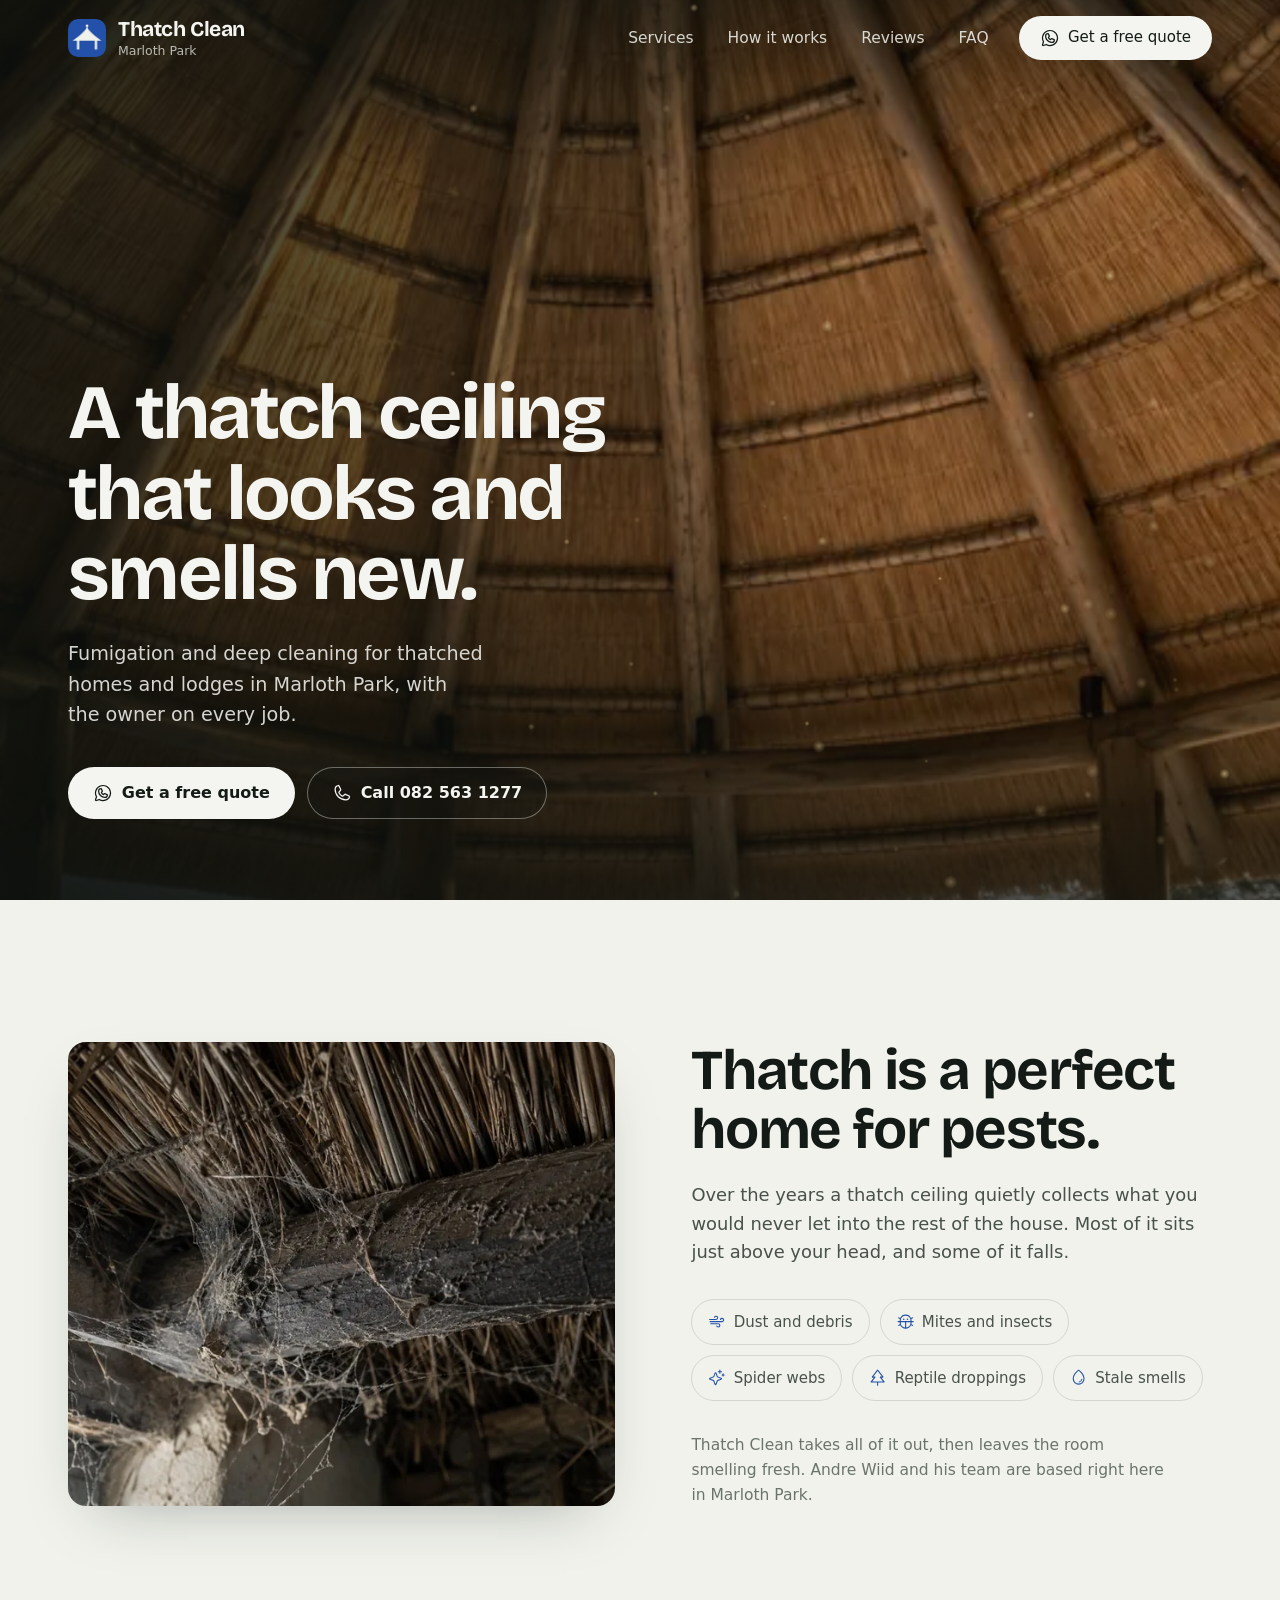
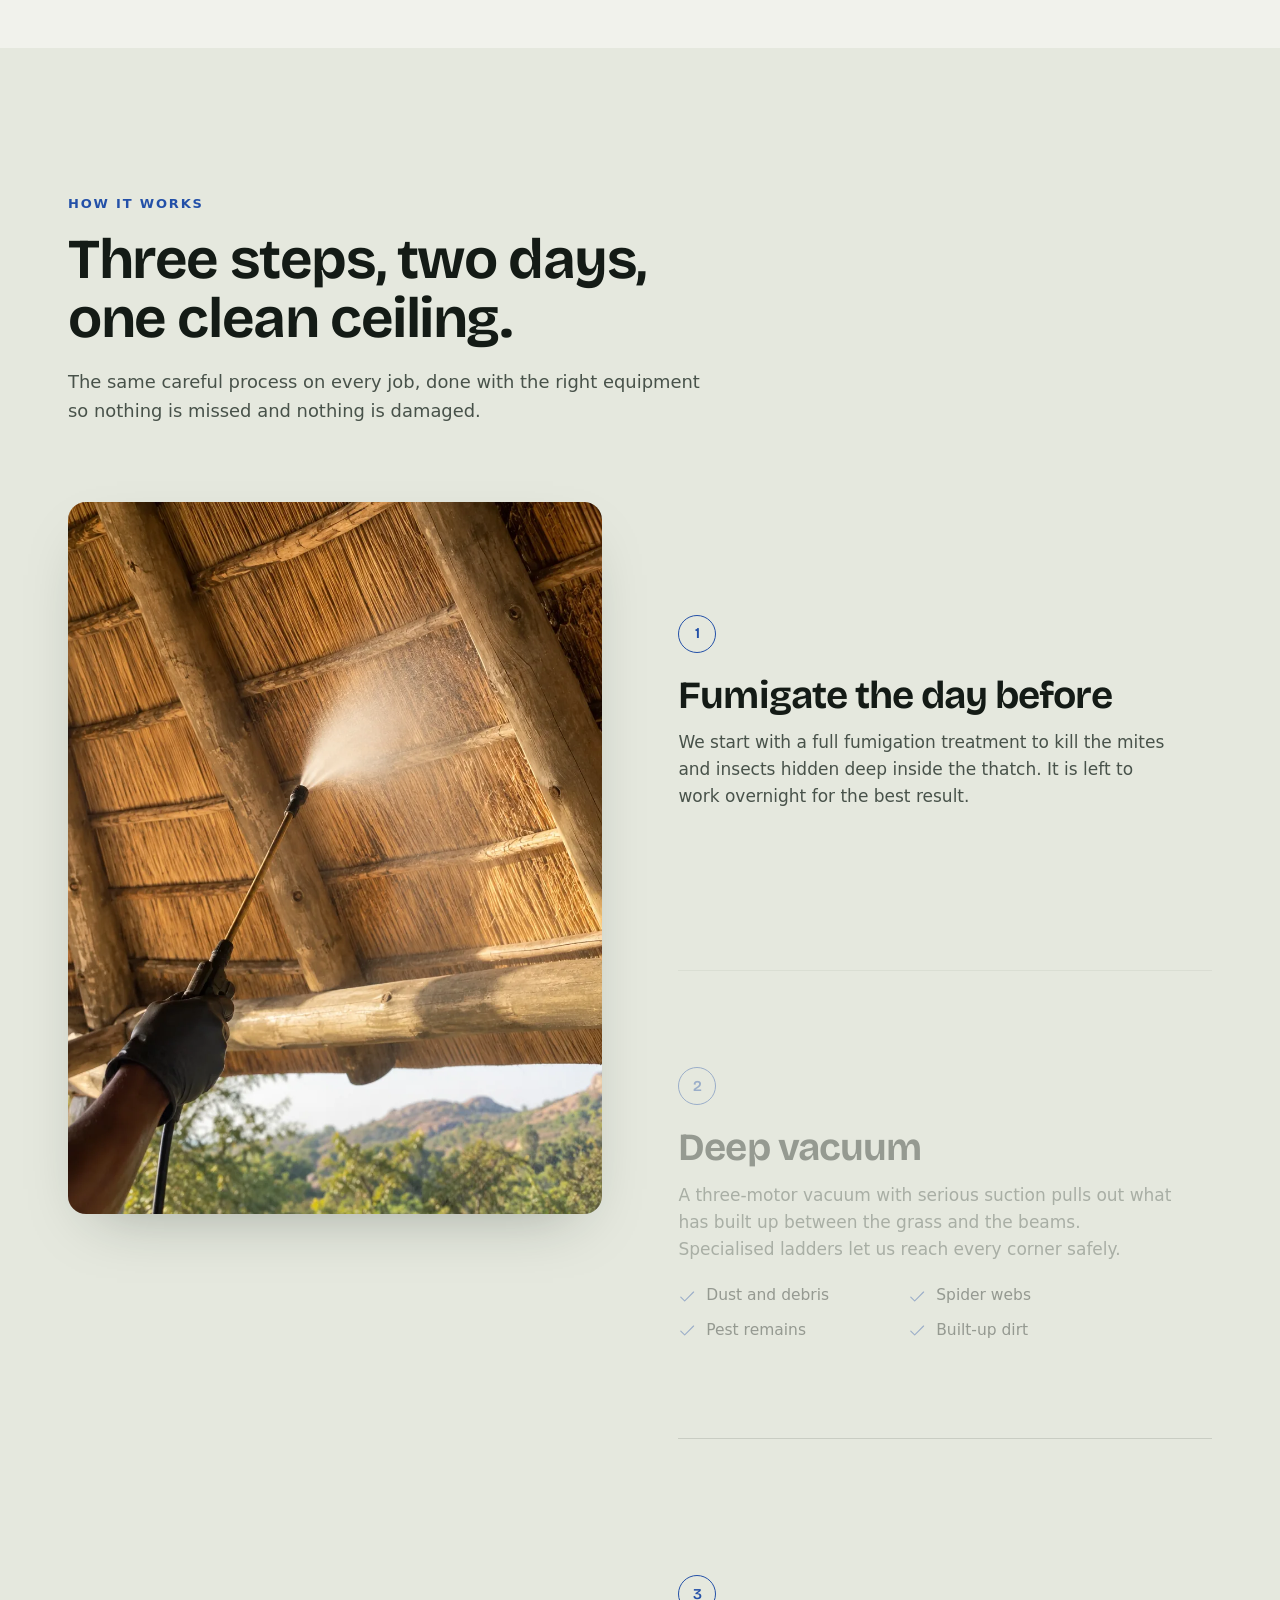
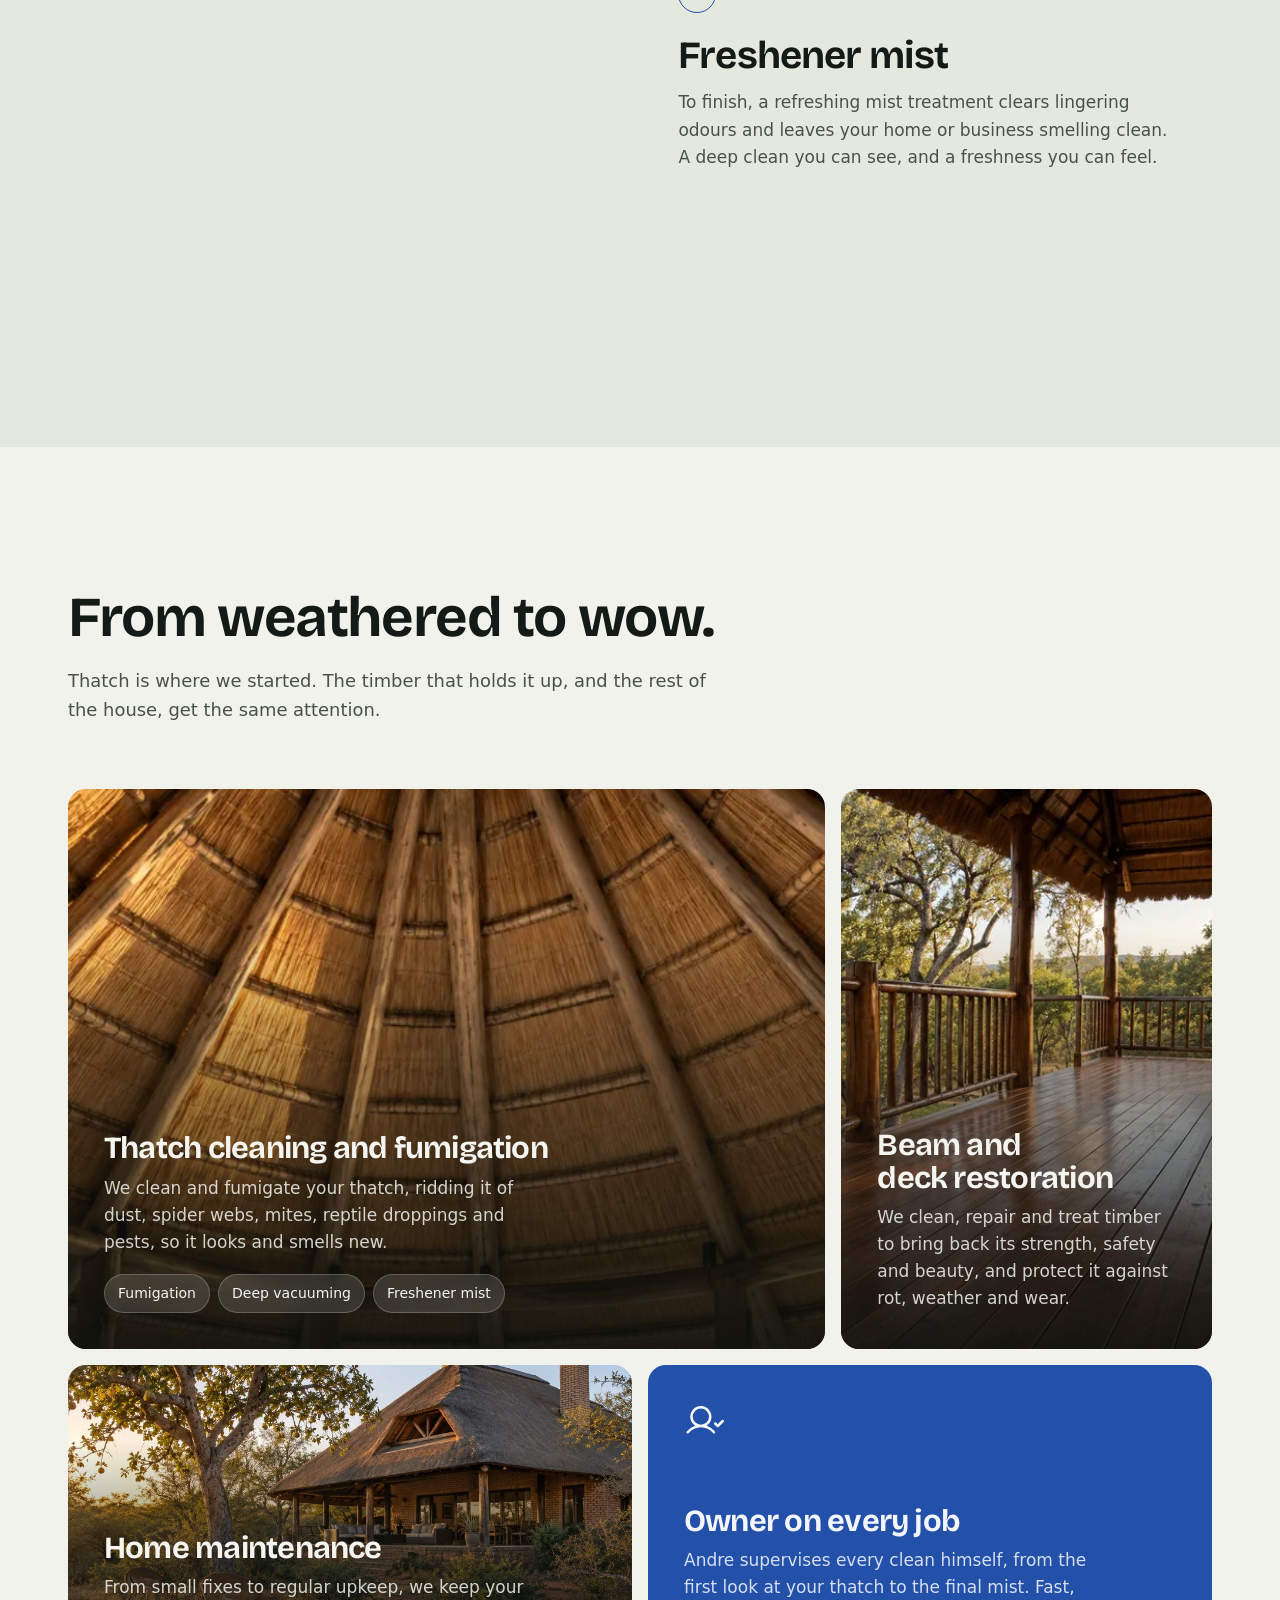
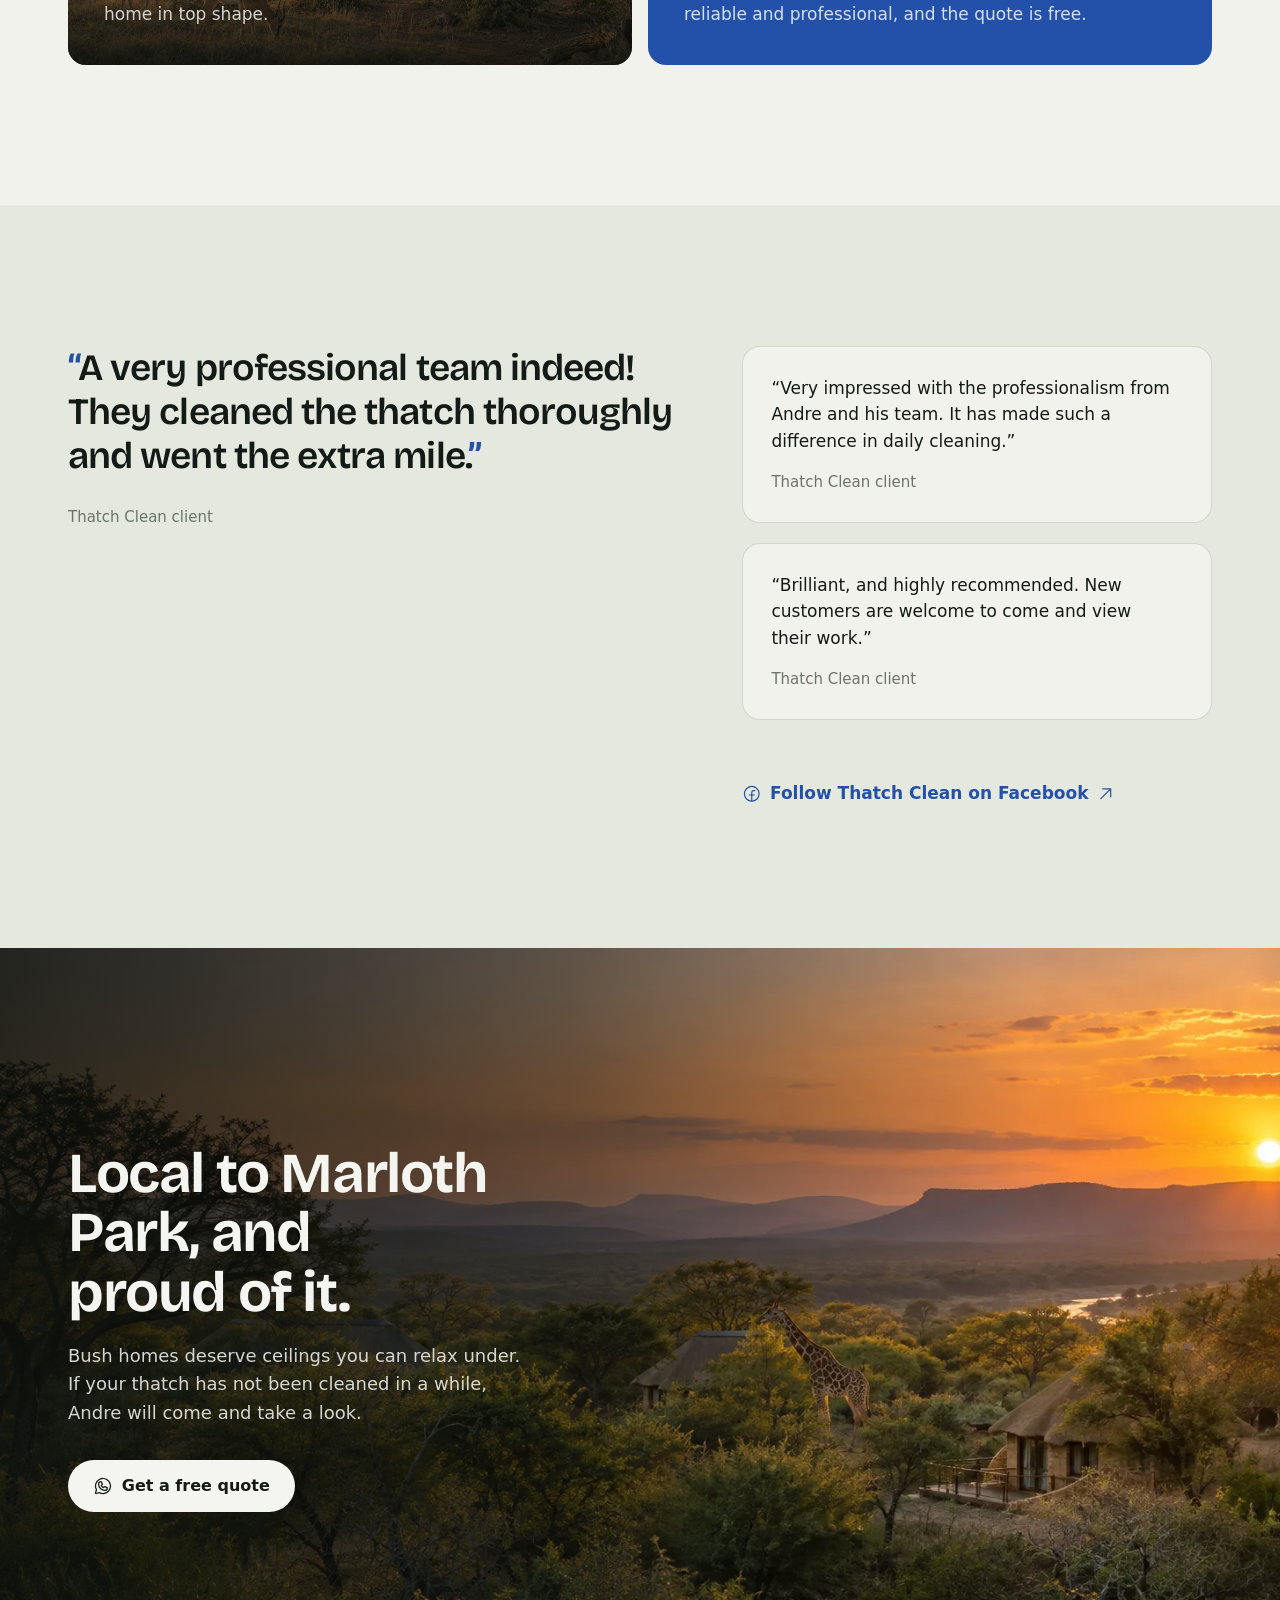
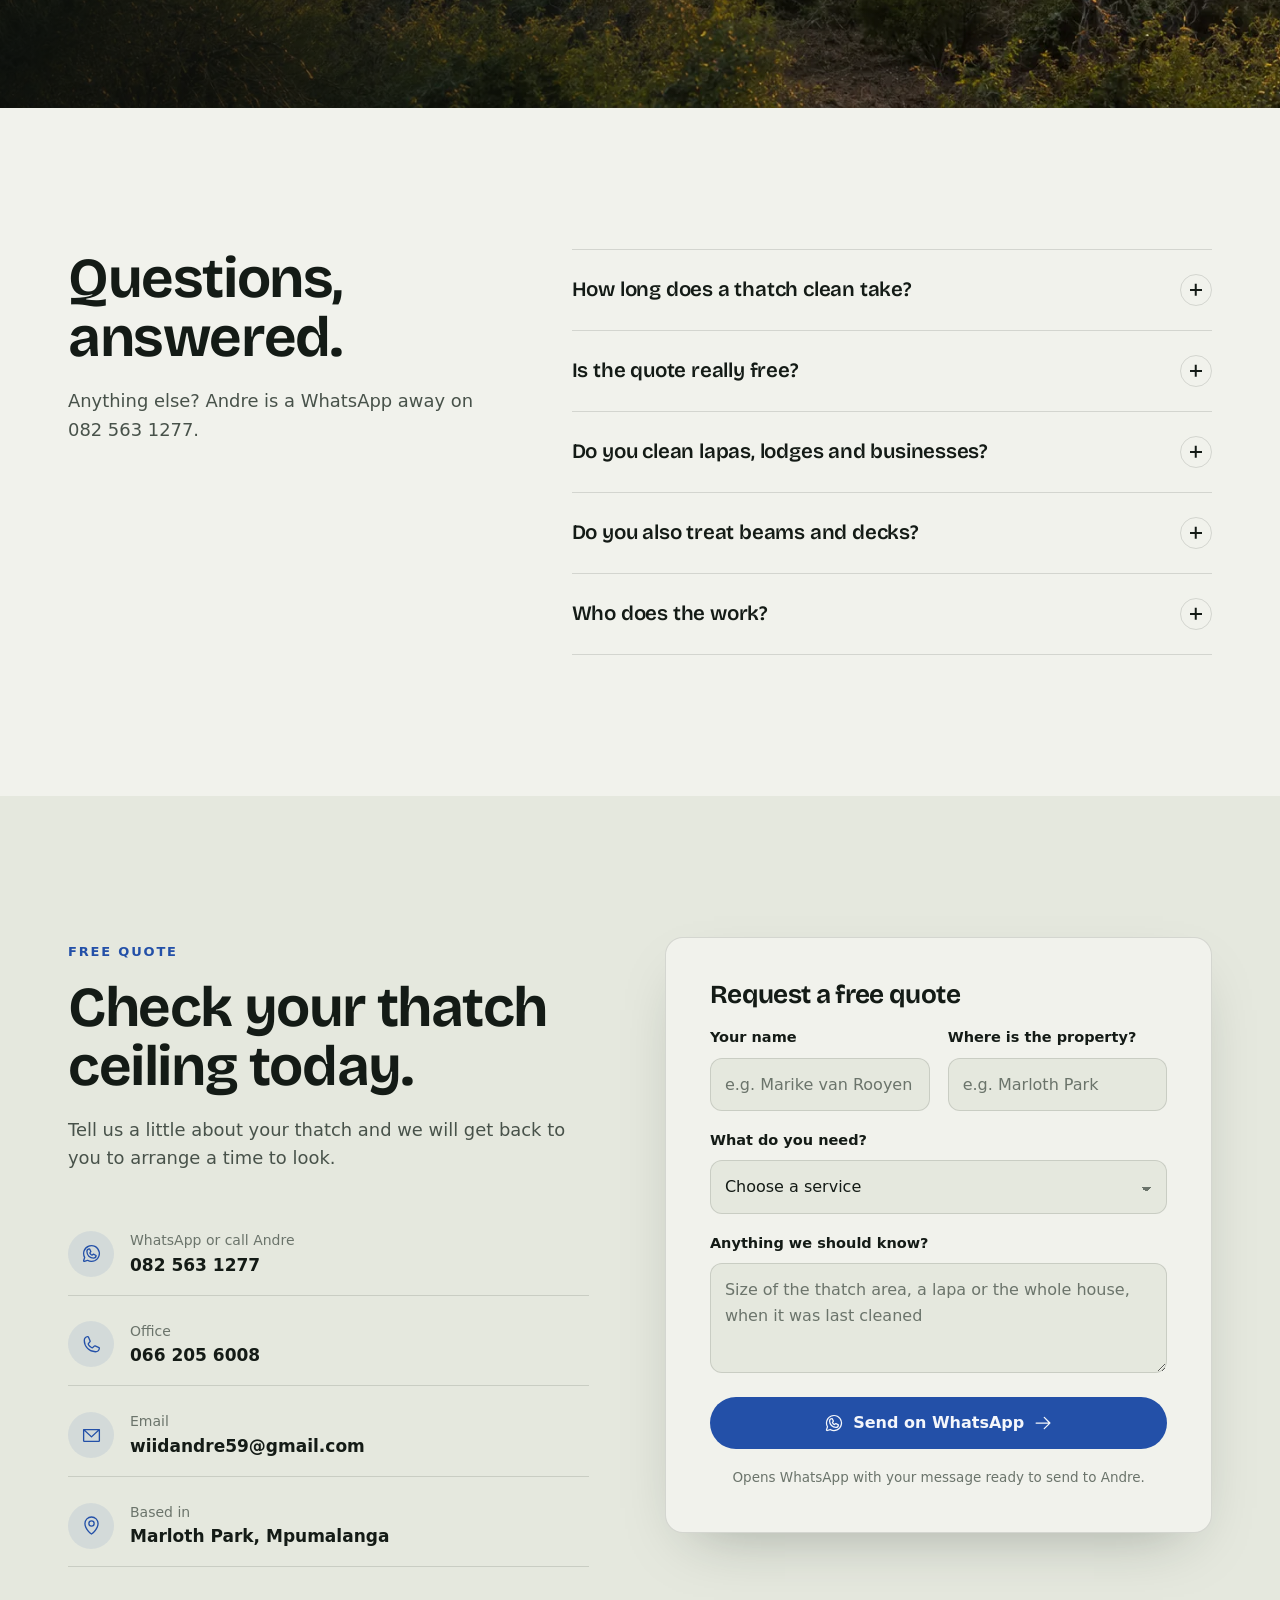
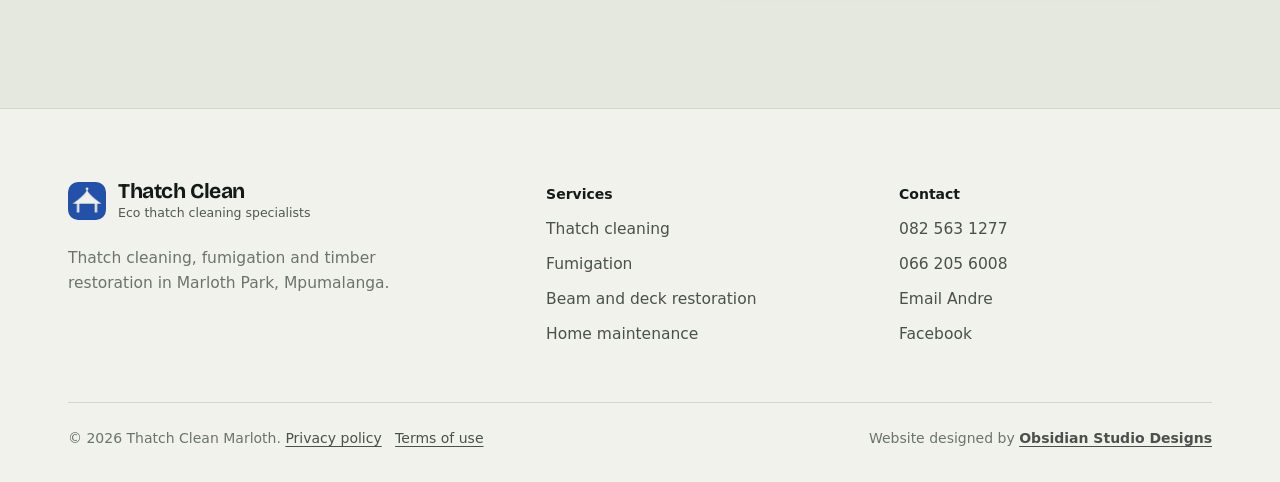
==== index.html @ dccd9e04 "Launch Thatch Clean Marloth website Landing page, privacy policy, terms, 404, favicons, share image," ====
<!DOCTYPE html>
<html lang="en-ZA" class="no-js">
<head>
<meta charset="utf-8">
<meta name="viewport" content="width=device-width, initial-scale=1, viewport-fit=cover">
<title>Thatch Clean Marloth | Thatch Cleaning &amp; Fumigation in Marloth Park</title>
<meta name="description" content="Eco thatch cleaning specialists in Marloth Park. Fumigation, deep thatch vacuuming and freshener mist, plus beam and deck restoration. Free quotes: 082 563 1277.">
<link rel="canonical" href="https://obsidianstudiodesigns.github.io/Thatch-Clean-Marloth/">
<meta name="robots" content="index, follow, max-image-preview:large">
<meta name="theme-color" content="#141b16">
<meta name="geo.region" content="ZA-MP">
<meta name="geo.placename" content="Marloth Park">

<meta property="og:type" content="website">
<meta property="og:site_name" content="Thatch Clean Marloth">
<meta property="og:locale" content="en_ZA">
<meta property="og:title" content="Thatch Clean Marloth | Thatch Cleaning &amp; Fumigation in Marloth Park">
<meta property="og:description" content="Fumigation, deep thatch vacuuming and freshener mist for thatched homes and lodges in Marloth Park. Owner on every job. Free quotes.">
<meta property="og:url" content="https://obsidianstudiodesigns.github.io/Thatch-Clean-Marloth/">
<meta property="og:image" content="https://obsidianstudiodesigns.github.io/Thatch-Clean-Marloth/assets/img/og-share.jpg">
<meta property="og:image:secure_url" content="https://obsidianstudiodesigns.github.io/Thatch-Clean-Marloth/assets/img/og-share.jpg">
<meta property="og:image:type" content="image/jpeg">
<meta property="og:image:width" content="1200">
<meta property="og:image:height" content="630">
<meta property="og:image:alt" content="Thatch Clean, Marloth Park: a thatch ceiling that looks and smells new again">
<meta name="twitter:card" content="summary_large_image">
<meta name="twitter:title" content="Thatch Clean Marloth | Thatch Cleaning &amp; Fumigation">
<meta name="twitter:description" content="Fumigation, deep thatch vacuuming and freshener mist for thatched homes and lodges in Marloth Park. Free quotes.">
<meta name="twitter:image" content="https://obsidianstudiodesigns.github.io/Thatch-Clean-Marloth/assets/img/og-share.jpg">

<link rel="icon" href="favicon.ico" sizes="any">
<link rel="icon" type="image/png" sizes="32x32" href="favicon-32.png">
<link rel="icon" type="image/png" sizes="96x96" href="favicon-96.png">
<link rel="icon" type="image/png" sizes="192x192" href="icon-192.png">
<link rel="apple-touch-icon" href="apple-touch-icon.png">
<link rel="manifest" href="site.webmanifest">

<link rel="preload" href="assets/fonts/bricolage-var.woff2" as="font" type="font/woff2" crossorigin>
<link rel="preload" href="assets/img/hero-wide-1536.webp" as="image" media="(min-width: 701px)">
<link rel="preload" href="assets/img/hero-tall-864.webp" as="image" media="(max-width: 700px)">
<link rel="stylesheet" href="assets/css/style.css?v=1">
<script>document.documentElement.classList.replace('no-js','js')</script>

<script type="application/ld+json">
{
  "@context": "https://schema.org",
  "@graph": [
    {
      "@type": "LocalBusiness",
      "@id": "https://obsidianstudiodesigns.github.io/Thatch-Clean-Marloth/#business",
      "name": "Thatch Clean Marloth",
      "alternateName": "Thatch Clean, Eco Thatch Cleaning Specialists",
      "description": "Thatch cleaning, thatch fumigation, deep thatch vacuuming, freshener mist treatment, beam and deck restoration and home maintenance in Marloth Park.",
      "url": "https://obsidianstudiodesigns.github.io/Thatch-Clean-Marloth/",
      "image": "https://obsidianstudiodesigns.github.io/Thatch-Clean-Marloth/assets/img/og-share.jpg",
      "logo": "https://obsidianstudiodesigns.github.io/Thatch-Clean-Marloth/icon-512.png",
      "telephone": "+27825631277",
      "email": "wiidandre59@gmail.com",
      "founder": {"@type": "Person", "name": "Andre Wiid"},
      "address": {"@type": "PostalAddress", "addressLocality": "Marloth Park", "addressRegion": "Mpumalanga", "postalCode": "1341", "addressCountry": "ZA"},
      "areaServed": {"@type": "Place", "name": "Marloth Park, Mpumalanga"},
      "sameAs": ["https://www.facebook.com/profile.php?id=61571924001653"],
      "hasOfferCatalog": {
        "@type": "OfferCatalog",
        "name": "Thatch and timber services",
        "itemListElement": [
          {"@type": "Offer", "itemOffered": {"@type": "Service", "name": "Thatch cleaning and fumigation"}},
          {"@type": "Offer", "itemOffered": {"@type": "Service", "name": "Deep thatch vacuuming"}},
          {"@type": "Offer", "itemOffered": {"@type": "Service", "name": "Freshener mist treatment"}},
          {"@type": "Offer", "itemOffered": {"@type": "Service", "name": "Beam and deck restoration"}},
          {"@type": "Offer", "itemOffered": {"@type": "Service", "name": "Home maintenance"}}
        ]
      }
    },
    {
      "@type": "WebSite",
      "@id": "https://obsidianstudiodesigns.github.io/Thatch-Clean-Marloth/#website",
      "url": "https://obsidianstudiodesigns.github.io/Thatch-Clean-Marloth/",
      "name": "Thatch Clean Marloth",
      "inLanguage": "en-ZA",
      "publisher": {"@id": "https://obsidianstudiodesigns.github.io/Thatch-Clean-Marloth/#business"}
    },
    {
      "@type": "FAQPage",
      "mainEntity": [
        {"@type": "Question", "name": "How long does a thatch clean take?", "acceptedAnswer": {"@type": "Answer", "text": "It runs over two visits. Fumigation goes in the day before and is left to work overnight, then the deep vacuum and freshener mist follow the next day. Andre gives you the timeline with your quote."}},
        {"@type": "Question", "name": "Is the quote really free?", "acceptedAnswer": {"@type": "Answer", "text": "Yes. Send a WhatsApp or call, and Andre will arrange to look at your thatch and give you a price. There is no charge for the quote."}},
        {"@type": "Question", "name": "Do you clean lapas, lodges and businesses?", "acceptedAnswer": {"@type": "Answer", "text": "Yes. The same process works for homes, lapas, lodges and businesses with thatch ceilings."}},
        {"@type": "Question", "name": "Do you also treat beams and decks?", "acceptedAnswer": {"@type": "Answer", "text": "Yes. We clean, repair and treat wooden beams, decks and other timber, protecting it against rot, weathering and wear."}},
        {"@type": "Question", "name": "Who does the work?", "acceptedAnswer": {"@type": "Answer", "text": "Andre Wiid and his team. Andre supervises every job himself."}}
      ]
    }
  ]
}
</script>
</head>
<body>
<a class="skip" href="#main">Skip to content</a>

<header class="site-header" id="top">
  <div class="wrap bar">
    <a class="brand" href="./" aria-label="Thatch Clean Marloth, home">
      <img src="assets/img/mark-160.png" alt="" width="38" height="38">
      <span>Thatch Clean<small>Marloth Park</small></span>
    </a>
    <nav class="nav" id="nav" aria-label="Main">
      <a href="#services">Services</a>
      <a href="#process">How it works</a>
      <a href="#reviews">Reviews</a>
      <a href="#faq">FAQ</a>
      <a class="btn btn--primary" href="https://wa.me/27825631277?text=Hi%20Andre%2C%20I%27d%20like%20a%20free%20quote%20for%20thatch%20cleaning." target="_blank" rel="noopener"><svg class="icon" aria-hidden="true"><use href="assets/icons.svg#i-whatsapp-logo"></use></svg>Get a free quote</a>
    </nav>
    <button class="menu-btn" type="button" aria-label="Open menu" aria-expanded="false" aria-controls="nav">
      <svg class="icon i-menu" aria-hidden="true"><use href="assets/icons.svg#i-list"></use></svg>
      <svg class="icon i-close" aria-hidden="true"><use href="assets/icons.svg#i-x"></use></svg>
    </button>
  </div>
</header>

<main id="main">
  <section class="hero" aria-labelledby="hero-title">
    <div class="hero__media">
      <picture>
        <source media="(max-width: 700px)" srcset="assets/img/hero-tall-540.webp 540w, assets/img/hero-tall-864.webp 864w" sizes="100vw">
        <img src="assets/img/hero-wide-1536.webp" srcset="assets/img/hero-wide-960.webp 960w, assets/img/hero-wide-1536.webp 1536w" sizes="100vw" alt="Clean golden thatch and gum-pole rafters inside a bush lodge lapa in late afternoon light" width="1536" height="864" fetchpriority="high">
      </picture>
    </div>
    <canvas class="hero__motes" aria-hidden="true"></canvas>
    <div class="wrap hero__inner reveal-hero">
      <h1 id="hero-title">A thatch ceiling that looks and smells new.</h1>
      <p>Fumigation and deep cleaning for thatched homes and lodges in Marloth Park, with the owner on every job.</p>
      <div class="hero__ctas">
        <a class="btn btn--light" href="https://wa.me/27825631277?text=Hi%20Andre%2C%20I%27d%20like%20a%20free%20quote%20for%20thatch%20cleaning." target="_blank" rel="noopener"><svg class="icon" aria-hidden="true"><use href="assets/icons.svg#i-whatsapp-logo"></use></svg>Get a free quote</a>
        <a class="btn btn--glass" href="tel:+27825631277"><svg class="icon" aria-hidden="true"><use href="assets/icons.svg#i-phone"></use></svg>Call 082 563 1277</a>
      </div>
    </div>
  </section>

  <section class="sec" aria-labelledby="problem-title">
    <div class="wrap problem">
      <div class="problem__img rv">
        <img src="assets/img/cobweb-1280.webp" srcset="assets/img/cobweb-720.webp 720w, assets/img/cobweb-1280.webp 1280w" sizes="(max-width: 860px) 100vw, 52vw" alt="Old spider webs and dust hanging from a neglected thatch ceiling and wooden beam" width="1280" height="960" loading="lazy">
      </div>
      <div>
        <h2 class="h2 rv" id="problem-title">Thatch is a perfect home for pests.</h2>
        <p class="lead rv rv-d1">Over the years a thatch ceiling quietly collects what you would never let into the rest of the house. Most of it sits just above your head, and some of it falls.</p>
        <ul class="chips rv rv-d2">
          <li><svg class="icon" aria-hidden="true"><use href="assets/icons.svg#i-wind"></use></svg>Dust and debris</li>
          <li><svg class="icon" aria-hidden="true"><use href="assets/icons.svg#i-bug"></use></svg>Mites and insects</li>
          <li><svg class="icon" aria-hidden="true"><use href="assets/icons.svg#i-sparkle"></use></svg>Spider webs</li>
          <li><svg class="icon" aria-hidden="true"><use href="assets/icons.svg#i-tree-evergreen"></use></svg>Reptile droppings</li>
          <li><svg class="icon" aria-hidden="true"><use href="assets/icons.svg#i-drop"></use></svg>Stale smells</li>
        </ul>
        <p class="problem__note rv rv-d3">Thatch Clean takes all of it out, then leaves the room smelling fresh. Andre Wiid and his team are based right here in Marloth Park.</p>
      </div>
    </div>
  </section>

  <section class="sec process" id="process" aria-labelledby="process-title">
    <div class="wrap">
      <div class="process__head">
        <span class="eyebrow rv">How it works</span>
        <h2 class="h2 rv" id="process-title">Three steps, two days, one clean ceiling.</h2>
        <p class="lead rv rv-d1">The same careful process on every job, done with the right equipment so nothing is missed and nothing is damaged.</p>
      </div>
      <div class="process__grid">
        <div class="process__media" aria-hidden="true">
          <img class="on" data-step="0" src="assets/img/fumigate-960.webp" alt="" width="960" height="1280" loading="lazy">
          <img data-step="1" src="assets/img/vacuum-960.webp" alt="" width="960" height="1280" loading="lazy">
          <img data-step="2" src="assets/img/mist-960.webp" alt="" width="960" height="1280" loading="lazy">
        </div>
        <ol class="steps">
          <li class="step active" data-step="0">
            <div class="step__img"><img src="assets/img/fumigate-600.webp" alt="Technician on a ladder applying fumigation treatment to a thatch ceiling, furniture covered below" width="600" height="800" loading="lazy"></div>
            <span class="step__num" aria-hidden="true">1</span>
            <h3>Fumigate the day before</h3>
            <p>We start with a full fumigation treatment to kill the mites and insects hidden deep inside the thatch. It is left to work overnight for the best result.</p>
          </li>
          <li class="step" data-step="1">
            <div class="step__img"><img src="assets/img/vacuum-600.webp" alt="Worker on a scaffold vacuuming a thatch ceiling with a long hose and an industrial vacuum below" width="600" height="800" loading="lazy"></div>
            <span class="step__num" aria-hidden="true">2</span>
            <h3>Deep vacuum</h3>
            <p>A three-motor vacuum with serious suction pulls out what has built up between the grass and the beams. Specialised ladders let us reach every corner safely.</p>
            <ul>
              <li><svg class="icon" aria-hidden="true"><use href="assets/icons.svg#i-check"></use></svg>Dust and debris</li>
              <li><svg class="icon" aria-hidden="true"><use href="assets/icons.svg#i-check"></use></svg>Spider webs</li>
              <li><svg class="icon" aria-hidden="true"><use href="assets/icons.svg#i-check"></use></svg>Pest remains</li>
              <li><svg class="icon" aria-hidden="true"><use href="assets/icons.svg#i-check"></use></svg>Built-up dirt</li>
            </ul>
          </li>
          <li class="step" data-step="2">
            <div class="step__img"><img src="assets/img/mist-600.webp" alt="A fine freshener mist sprayed up into clean golden thatch" width="600" height="800" loading="lazy"></div>
            <span class="step__num" aria-hidden="true">3</span>
            <h3>Freshener mist</h3>
            <p>To finish, a refreshing mist treatment clears lingering odours and leaves your home or business smelling clean. A deep clean you can see, and a freshness you can feel.</p>
          </li>
        </ol>
      </div>
    </div>
  </section>

  <section class="sec" id="services" aria-labelledby="services-title">
    <div class="wrap">
      <div class="services__head">
        <h2 class="h2 rv" id="services-title">From weathered to wow.</h2>
        <p class="lead rv rv-d1">Thatch is where we started. The timber that holds it up, and the rest of the house, get the same attention.</p>
      </div>
      <div class="bento">
        <article class="tile tile--photo tile--a rv">
          <img src="assets/img/hero-tall-864.webp" srcset="assets/img/hero-tall-540.webp 540w, assets/img/hero-tall-864.webp 864w" sizes="(max-width: 980px) 100vw, 66vw" alt="Spotless thatched lapa with gum-pole rafters and lounge furniture overlooking the bushveld" width="864" height="1536" loading="lazy" style="object-position:50% 34%">
          <h3>Thatch cleaning and fumigation</h3>
          <p>We clean and fumigate your thatch, ridding it of dust, spider webs, mites, reptile droppings and pests, so it looks and smells new.</p>
          <ul aria-label="Included">
            <li>Fumigation</li><li>Deep vacuuming</li><li>Freshener mist</li>
          </ul>
        </article>
        <article class="tile tile--photo tile--b rv rv-d1">
          <img src="assets/img/deck-720.webp" srcset="assets/img/deck-720.webp 720w, assets/img/deck-1280.webp 1280w" sizes="(max-width: 640px) 100vw, (max-width: 980px) 50vw, 33vw" alt="Freshly oiled hardwood deck on a lodge veranda overlooking green bushveld" width="1280" height="960" loading="lazy" style="object-position:70% 50%">
          <h3>Beam and deck restoration</h3>
          <p>We clean, repair and treat timber to bring back its strength, safety and beauty, and protect it against rot, weather and wear.</p>
        </article>
        <article class="tile tile--photo tile--c rv">
          <img src="assets/img/house-960.webp" srcset="assets/img/house-960.webp 960w, assets/img/house-1280.webp 1280w" sizes="(max-width: 640px) 100vw, 50vw" alt="Thatched bush house in Marloth Park at golden hour with impala grazing nearby" width="1280" height="960" loading="lazy">
          <h3>Home maintenance</h3>
          <p>From small fixes to regular upkeep, we keep your home in top shape.</p>
        </article>
        <article class="tile tile--d rv rv-d1">
          <svg class="icon" aria-hidden="true"><use href="assets/icons.svg#i-user-check"></use></svg>
          <div>
            <h3>Owner on every job</h3>
            <p>Andre supervises every clean himself, from the first look at your thatch to the final mist. Fast, reliable and professional, and the quote is free.</p>
          </div>
        </article>
      </div>
    </div>
  </section>

  <section class="sec reviews" id="reviews" aria-labelledby="reviews-title">
    <div class="wrap">
      <h2 class="sr-only" id="reviews-title">What clients say</h2>
      <div class="reviews__grid">
        <figure class="rv" style="margin:0">
          <blockquote class="quote-main" style="margin:0">A very professional team indeed! They cleaned the thatch thoroughly and went the extra mile.</blockquote>
          <figcaption class="who">Thatch Clean client</figcaption>
        </figure>
        <div class="quotes-side">
          <figure class="quote-card rv rv-d1" style="margin:0">
            <p>Very impressed with the professionalism from Andre and his team. It has made such a difference in daily cleaning.</p>
            <figcaption class="who">Thatch Clean client</figcaption>
          </figure>
          <figure class="quote-card rv rv-d2" style="margin:0">
            <p>Brilliant, and highly recommended. New customers are welcome to come and view their work.</p>
            <figcaption class="who">Thatch Clean client</figcaption>
          </figure>
          <a class="reviews__fb rv rv-d3" href="https://www.facebook.com/profile.php?id=61571924001653" target="_blank" rel="noopener"><svg class="icon" aria-hidden="true"><use href="assets/icons.svg#i-facebook-logo"></use></svg>Follow Thatch Clean on Facebook<svg class="icon" aria-hidden="true"><use href="assets/icons.svg#i-arrow-up-right"></use></svg></a>
        </div>
      </div>
    </div>
  </section>

  <section class="area" aria-labelledby="area-title">
    <img src="assets/img/landscape-1536.webp" srcset="assets/img/landscape-960.webp 960w, assets/img/landscape-1536.webp 1536w" sizes="100vw" alt="" width="1536" height="864" loading="lazy">
    <div class="wrap">
      <h2 class="h2 rv" id="area-title">Local to Marloth Park, and proud of it.</h2>
      <p class="rv rv-d1">Bush homes deserve ceilings you can relax under. If your thatch has not been cleaned in a while, Andre will come and take a look.</p>
      <a class="btn btn--light rv rv-d2" href="https://wa.me/27825631277?text=Hi%20Andre%2C%20I%27d%20like%20a%20free%20quote%20for%20thatch%20cleaning." target="_blank" rel="noopener"><svg class="icon" aria-hidden="true"><use href="assets/icons.svg#i-whatsapp-logo"></use></svg>Get a free quote</a>
    </div>
  </section>

  <section class="sec" id="faq" aria-labelledby="faq-title">
    <div class="wrap faq">
      <div>
        <h2 class="h2 rv" id="faq-title">Questions, answered.</h2>
        <p class="lead rv rv-d1" style="margin-top:20px">Anything else? Andre is a WhatsApp away on 082 563 1277.</p>
      </div>
      <div class="faq__list rv rv-d1">
        <details>
          <summary>How long does a thatch clean take?<span class="plus" aria-hidden="true"></span></summary>
          <p>It runs over two visits. Fumigation goes in the day before and is left to work overnight, then the deep vacuum and freshener mist follow the next day. Andre gives you the timeline with your quote.</p>
        </details>
        <details>
          <summary>Is the quote really free?<span class="plus" aria-hidden="true"></span></summary>
          <p>Yes. Send a WhatsApp or call, and Andre will arrange to look at your thatch and give you a price. There is no charge for the quote.</p>
        </details>
        <details>
          <summary>Do you clean lapas, lodges and businesses?<span class="plus" aria-hidden="true"></span></summary>
          <p>Yes. The same process works for homes, lapas, lodges and businesses with thatch ceilings.</p>
        </details>
        <details>
          <summary>Do you also treat beams and decks?<span class="plus" aria-hidden="true"></span></summary>
          <p>Yes. We clean, repair and treat wooden beams, decks and other timber, protecting it against rot, weathering and wear.</p>
        </details>
        <details>
          <summary>Who does the work?<span class="plus" aria-hidden="true"></span></summary>
          <p>Andre Wiid and his team. Andre supervises every job himself.</p>
        </details>
      </div>
    </div>
  </section>

  <section class="sec contact" id="contact" aria-labelledby="contact-title">
    <div class="wrap contact__grid">
      <div>
        <span class="eyebrow rv">Free quote</span>
        <h2 class="h2 rv" id="contact-title">Check your thatch ceiling today.</h2>
        <p class="lead rv rv-d1">Tell us a little about your thatch and we will get back to you to arrange a time to look.</p>
        <ul class="direct rv rv-d2">
          <li><a href="https://wa.me/27825631277" target="_blank" rel="noopener"><span class="ic"><svg class="icon" aria-hidden="true"><use href="assets/icons.svg#i-whatsapp-logo"></use></svg></span><div><span>WhatsApp or call Andre</span><strong>082 563 1277</strong></div></a></li>
          <li><a href="tel:+27662056008"><span class="ic"><svg class="icon" aria-hidden="true"><use href="assets/icons.svg#i-phone"></use></svg></span><div><span>Office</span><strong>066 205 6008</strong></div></a></li>
          <li><a href="mailto:wiidandre59@gmail.com"><span class="ic"><svg class="icon" aria-hidden="true"><use href="assets/icons.svg#i-envelope-simple"></use></svg></span><div><span>Email</span><strong>wiidandre59@gmail.com</strong></div></a></li>
          <li><a href="https://www.facebook.com/profile.php?id=61571924001653" target="_blank" rel="noopener"><span class="ic"><svg class="icon" aria-hidden="true"><use href="assets/icons.svg#i-map-pin"></use></svg></span><div><span>Based in</span><strong>Marloth Park, Mpumalanga</strong></div></a></li>
        </ul>
      </div>
      <form class="form rv rv-d1" id="quote" novalidate>
        <h3>Request a free quote</h3>
        <div class="row">
          <div class="field">
            <label for="q-name">Your name</label>
            <input id="q-name" name="name" type="text" autocomplete="name" required placeholder="e.g. Marike van Rooyen">
            <span class="err" id="q-name-err">Please add your name.</span>
          </div>
          <div class="field">
            <label for="q-area">Where is the property?</label>
            <input id="q-area" name="area" type="text" autocomplete="address-level2" placeholder="e.g. Marloth Park">
          </div>
        </div>
        <div class="field">
          <label for="q-service">What do you need?</label>
          <select id="q-service" name="service" required>
            <option value="">Choose a service</option>
            <option>Thatch cleaning and fumigation</option>
            <option>Beam and deck restoration</option>
            <option>Home maintenance</option>
            <option>More than one of these</option>
          </select>
          <span class="err" id="q-service-err">Please choose a service.</span>
        </div>
        <div class="field">
          <label for="q-msg">Anything we should know?</label>
          <textarea id="q-msg" name="message" placeholder="Size of the thatch area, a lapa or the whole house, when it was last cleaned"></textarea>
        </div>
        <button class="btn btn--primary" type="submit"><svg class="icon" aria-hidden="true"><use href="assets/icons.svg#i-whatsapp-logo"></use></svg>Send on WhatsApp<svg class="icon arrow" aria-hidden="true"><use href="assets/icons.svg#i-arrow-right"></use></svg></button>
        <p class="hint">Opens WhatsApp with your message ready to send to Andre.</p>
      </form>
    </div>
  </section>
</main>

<footer class="footer">
  <div class="wrap">
    <div class="footer__top">
      <div>
        <a class="brand" href="./"><img src="assets/img/mark-160.png" alt="" width="38" height="38" loading="lazy"><span>Thatch Clean<small>Eco thatch cleaning specialists</small></span></a>
        <p class="blurb">Thatch cleaning, fumigation and timber restoration in Marloth Park, Mpumalanga.</p>
      </div>
      <div>
        <h4>Services</h4>
        <ul>
          <li><a href="#services">Thatch cleaning</a></li>
          <li><a href="#process">Fumigation</a></li>
          <li><a href="#services">Beam and deck restoration</a></li>
          <li><a href="#services">Home maintenance</a></li>
        </ul>
      </div>
      <div>
        <h4>Contact</h4>
        <ul>
          <li><a href="tel:+27825631277">082 563 1277</a></li>
          <li><a href="tel:+27662056008">066 205 6008</a></li>
          <li><a href="mailto:wiidandre59@gmail.com">Email Andre</a></li>
          <li><a href="https://www.facebook.com/profile.php?id=61571924001653" target="_blank" rel="noopener">Facebook</a></li>
        </ul>
      </div>
    </div>
    <div class="footer__bottom">
      <span>&copy; <span id="yr">2026</span> Thatch Clean Marloth. <a href="privacy.html">Privacy policy</a> &nbsp; <a href="terms.html">Terms of use</a></span>
      <span class="credit">Website designed by <a href="https://obsidianstudiodesigns.co.za/" target="_blank" rel="noopener">Obsidian Studio Designs</a></span>
    </div>
  </div>
</footer>

<div class="mbar" aria-label="Quick contact">
  <a class="btn btn--ghost" href="tel:+27825631277"><svg class="icon" aria-hidden="true"><use href="assets/icons.svg#i-phone"></use></svg>Call</a>
  <a class="btn btn--primary" href="https://wa.me/27825631277?text=Hi%20Andre%2C%20I%27d%20like%20a%20free%20quote%20for%20thatch%20cleaning." target="_blank" rel="noopener"><svg class="icon" aria-hidden="true"><use href="assets/icons.svg#i-whatsapp-logo"></use></svg>Get a free quote</a>
</div>

<script src="assets/js/main.js?v=1" defer></script>
</body>
</html>
---- assets/css/style.css ----
/* Thatch Clean, Marloth Park. Static site, no build step. */
@font-face{font-family:"Bricolage";src:url("../fonts/bricolage-var.woff2") format("woff2");font-weight:200 800;font-display:swap}
@font-face{font-family:"Geist";src:url("../fonts/geist-var.woff2") format("woff2");font-weight:100 900;font-display:swap}

:root{
  --bg:#f1f2ec;
  --surface:#e5e8de;
  --surface-2:#dde1d5;
  --ink:#141b16;
  --ink-2:#48524a;
  --ink-3:#6b746b;
  --line:rgba(20,27,22,.13);
  --accent:#2350a8;
  --accent-ink:#f4f6fb;
  --accent-hover:#1c428d;
  --accent-soft:rgba(35,80,168,.09);
  --shadow:0 24px 60px -28px rgba(20,34,26,.35);
  --radius:18px;
  --radius-sm:12px;
  --pill:999px;
  --wrap:1240px;
  --gutter:clamp(20px,4vw,48px);
  --ease:cubic-bezier(.16,1,.3,1);
  --display:"Bricolage",ui-sans-serif,system-ui,sans-serif;
  --body:"Geist",ui-sans-serif,system-ui,-apple-system,"Segoe UI",sans-serif;
  color-scheme:light dark;
}
@media (prefers-color-scheme:dark){
  :root{
    --bg:#0f1411;
    --surface:#161d18;
    --surface-2:#1d2520;
    --ink:#e9ece4;
    --ink-2:#aab2a6;
    --ink-3:#848d82;
    --line:rgba(233,236,228,.12);
    --accent:#86a8f0;
    --accent-ink:#0d1526;
    --accent-hover:#a3bdf5;
    --accent-soft:rgba(134,168,240,.1);
    --shadow:0 24px 60px -28px rgba(0,0,0,.7);
  }
}

*,*::before,*::after{box-sizing:border-box}
html{-webkit-text-size-adjust:100%;scroll-behavior:smooth;scroll-padding-top:84px}
@media (prefers-reduced-motion:reduce){html{scroll-behavior:auto}}
body{margin:0;background:var(--bg);color:var(--ink);font-family:var(--body);font-size:17px;line-height:1.6;-webkit-font-smoothing:antialiased;text-rendering:optimizeLegibility;-webkit-tap-highlight-color:transparent}
img{display:block;max-width:100%;height:auto}
a{color:inherit}
h1,h2,h3{font-family:var(--display);font-weight:680;line-height:1.05;letter-spacing:-.025em;margin:0;text-wrap:balance}
p{margin:0;text-wrap:pretty}
.wrap{width:100%;max-width:var(--wrap);margin:0 auto;padding:0 var(--gutter)}
.icon{width:1.15em;height:1.15em;flex:none}
.sr-only{position:absolute;width:1px;height:1px;overflow:hidden;clip:rect(0 0 0 0);white-space:nowrap}
.skip{position:absolute;left:12px;top:-60px;z-index:100;background:var(--accent);color:var(--accent-ink);padding:10px 16px;border-radius:var(--pill);text-decoration:none;font-weight:600}
.skip:focus{top:12px}
:focus-visible{outline:2px solid var(--accent);outline-offset:3px;border-radius:6px}

/* buttons */
.btn{display:inline-flex;align-items:center;justify-content:center;gap:.55em;min-height:52px;padding:0 24px;border-radius:var(--pill);font:600 16px/1 var(--body);text-decoration:none;white-space:nowrap;border:1px solid transparent;cursor:pointer;transition:transform .5s var(--ease),background-color .25s,border-color .25s,color .25s}
.btn:active{transform:scale(.97)}
.btn--primary{background:var(--accent);color:var(--accent-ink)}
.btn--primary:hover{background:var(--accent-hover)}
.btn--ghost{border-color:var(--line);color:var(--ink)}
.btn--ghost:hover{border-color:var(--ink-3)}
.btn--light{background:#f4f5f0;color:#141b16}
.btn--light:hover{background:#fff}
.btn--glass{color:#f4f5f0;border-color:rgba(244,245,240,.38);background:rgba(16,22,18,.22);-webkit-backdrop-filter:blur(10px);backdrop-filter:blur(10px)}
.btn--glass:hover{border-color:rgba(244,245,240,.75)}
.btn .icon{width:20px;height:20px}
.btn--primary .arrow{transition:transform .5s var(--ease)}
.btn--primary:hover .arrow{transform:translateX(3px)}

/* header */
.site-header{position:fixed;inset:0 0 auto;z-index:50;transition:background-color .35s,box-shadow .35s,color .35s;color:#f4f5f0}
.site-header .bar{display:flex;align-items:center;justify-content:space-between;height:76px;gap:24px}
.site-header.is-solid{background:color-mix(in srgb,var(--bg) 88%,transparent);-webkit-backdrop-filter:blur(14px) saturate(140%);backdrop-filter:blur(14px) saturate(140%);box-shadow:0 1px 0 var(--line);color:var(--ink)}
.brand{display:inline-flex;align-items:center;gap:12px;text-decoration:none;font:700 21px/1 var(--display);letter-spacing:-.02em}
.brand img{width:38px;height:38px;border-radius:10px}
.brand small{display:block;font:500 12.5px/1.2 var(--body);letter-spacing:0;opacity:.72;margin-top:3px}
.nav{display:flex;align-items:center;gap:6px}
.nav a{padding:10px 14px;border-radius:var(--pill);text-decoration:none;font-weight:500;font-size:15.5px;opacity:.86;transition:opacity .2s,background-color .2s}
.nav a:hover{opacity:1;background:rgba(127,127,127,.12)}
.nav .btn{margin-left:10px;min-height:44px;padding:0 20px;font-size:15px;opacity:1}
.site-header:not(.is-solid) .nav .btn--primary{background:#f4f5f0;color:#141b16}
.menu-btn{display:none;width:46px;height:46px;border-radius:50%;border:1px solid currentColor;border-color:rgba(127,127,127,.35);background:transparent;color:inherit;align-items:center;justify-content:center;cursor:pointer}
.menu-btn .icon{width:22px;height:22px}
.menu-btn .i-close{display:none}
@media (max-width:920px){
  .menu-btn{display:inline-flex}
  .nav{position:fixed;inset:76px 0 auto;flex-direction:column;align-items:stretch;gap:2px;padding:12px var(--gutter) 24px;background:var(--bg);color:var(--ink);box-shadow:0 18px 30px -18px rgba(0,0,0,.35);transform:translateY(-8px);opacity:0;visibility:hidden;transition:opacity .3s var(--ease),transform .4s var(--ease),visibility 0s .4s}
  .nav a{padding:14px 4px;font-size:18px;border-radius:0;border-bottom:1px solid var(--line)}
  .nav .btn{margin:16px 0 0;min-height:52px;border-bottom:0;font-size:16px}
  .site-header:not(.is-solid) .nav .btn--primary{background:var(--accent);color:var(--accent-ink)}
  body.menu-open .nav{opacity:1;transform:none;visibility:visible;transition:opacity .3s var(--ease),transform .4s var(--ease)}
  body.menu-open .site-header{background:var(--bg);color:var(--ink)}
  body.menu-open .menu-btn .i-menu{display:none}
  body.menu-open .menu-btn .i-close{display:block}
}

/* hero */
.hero{position:relative;min-height:100dvh;display:flex;align-items:flex-end;color:#f4f5f0;overflow:hidden;isolation:isolate;background:#1b1a14}
.hero__media{position:absolute;inset:0;z-index:-2}
.hero__media img{width:100%;height:100%;object-fit:cover;object-position:62% 40%;transform-origin:60% 30%}
@media (prefers-reduced-motion:no-preference){
  .hero__media img{animation:drift 26s var(--ease) both}
  @keyframes drift{from{transform:scale(1.12)}to{transform:scale(1.02)}}
}
.hero::before{content:"";position:absolute;inset:0;z-index:-1;background:
  linear-gradient(90deg,rgba(12,16,13,.86) 0%,rgba(12,16,13,.62) 34%,rgba(12,16,13,.1) 68%,rgba(12,16,13,0) 100%),
  linear-gradient(0deg,rgba(12,16,13,.7) 0%,rgba(12,16,13,0) 42%),
  linear-gradient(180deg,rgba(12,16,13,.55) 0%,rgba(12,16,13,0) 20%)}
.hero__motes{position:absolute;inset:0;z-index:-1;width:100%;height:100%;pointer-events:none;mix-blend-mode:screen}
.hero__inner{padding-top:120px;padding-bottom:clamp(56px,9vh,104px)}
.hero h1{font-size:clamp(44px,6vw,86px);max-width:14ch;font-weight:700;letter-spacing:-.035em}
.hero p{margin-top:24px;max-width:34ch;font-size:clamp(17px,1.5vw,20px);color:rgba(244,245,240,.86)}
.hero__ctas{display:flex;flex-wrap:wrap;gap:12px;margin-top:36px}
@media (max-width:700px){
  .hero{align-items:flex-end}
  .hero__media img{object-position:50% 30%}
  .hero::before{background:linear-gradient(0deg,rgba(12,16,13,.92) 0%,rgba(12,16,13,.7) 42%,rgba(12,16,13,.15) 72%,rgba(12,16,13,.45) 100%)}
  .hero__ctas .btn{flex:1 1 100%}
}
.reveal-hero>*{opacity:0;transform:translateY(18px);animation:rise 1s var(--ease) forwards}
.reveal-hero>*:nth-child(2){animation-delay:.12s}
.reveal-hero>*:nth-child(3){animation-delay:.24s}
.reveal-hero>*:nth-child(4){animation-delay:.38s}
@keyframes rise{to{opacity:1;transform:none}}
@media (prefers-reduced-motion:reduce){.reveal-hero>*{opacity:1;transform:none;animation:none}}

/* sections */
section{position:relative}
.sec{padding:clamp(80px,11vw,144px) 0}
.h2{font-size:clamp(34px,4.4vw,58px)}
.lead{font-size:clamp(17px,1.4vw,19px);color:var(--ink-2);max-width:56ch}
.eyebrow{display:inline-block;font:600 13px/1 var(--body);letter-spacing:.14em;text-transform:uppercase;color:var(--accent);margin-bottom:20px}

/* scroll reveal */
.rv{opacity:0;transform:translateY(26px);transition:opacity .9s var(--ease),transform .9s var(--ease)}
.rv.in{opacity:1;transform:none}
.rv-d1{transition-delay:.08s}.rv-d2{transition-delay:.16s}.rv-d3{transition-delay:.24s}
@media (prefers-reduced-motion:reduce){.rv{opacity:1;transform:none;transition:none}}
.no-js .rv{opacity:1;transform:none}

/* problem */
.problem{display:grid;grid-template-columns:1.05fr 1fr;gap:clamp(40px,6vw,96px);align-items:center}
.problem__img{position:relative;border-radius:var(--radius);overflow:hidden;aspect-ratio:4/3.4;box-shadow:var(--shadow)}
.problem__img img{width:100%;height:100%;object-fit:cover}
.problem .lead{margin-top:22px}
.chips{display:flex;flex-wrap:wrap;gap:10px;margin-top:32px;padding:0;list-style:none}
.chips li{display:inline-flex;align-items:center;gap:8px;padding:10px 16px;border:1px solid var(--line);border-radius:var(--pill);font-size:15px;color:var(--ink-2)}
.chips .icon{color:var(--accent)}
.problem__note{margin-top:32px;font-size:15.5px;color:var(--ink-3);max-width:48ch}
@media (max-width:860px){.problem{grid-template-columns:1fr}.problem__img{aspect-ratio:4/3}}

/* process: sticky image + steps */
.process{background:var(--surface)}
.process__head{max-width:640px}
.process__head .lead{margin-top:20px}
.process__grid{display:grid;grid-template-columns:1fr 1fr;gap:clamp(40px,6vw,96px);margin-top:clamp(48px,6vw,80px)}
.process__media{position:sticky;top:110px;align-self:start;aspect-ratio:3/4;border-radius:var(--radius);overflow:hidden;box-shadow:var(--shadow);background:var(--surface-2)}
.process__media img{position:absolute;inset:0;width:100%;height:100%;object-fit:cover;opacity:0;transform:scale(1.04);transition:opacity .9s var(--ease),transform 1.4s var(--ease)}
.process__media img.on{opacity:1;transform:none}
.steps{list-style:none;margin:0;padding:0;counter-reset:s}
.step{padding:clamp(28px,4vw,48px) 0;border-top:1px solid var(--line);min-height:52vh;display:flex;flex-direction:column;justify-content:center;transition:opacity .5s}
.step:first-child{border-top:0;padding-top:0}
.step__num{font:600 15px/1 var(--display);color:var(--accent);display:inline-flex;align-items:center;justify-content:center;width:38px;height:38px;border-radius:50%;border:1px solid var(--accent);margin-bottom:22px}
.step h3{font-size:clamp(28px,3vw,40px)}
.step p{margin-top:14px;color:var(--ink-2);max-width:46ch}
.step ul{margin:20px 0 0;padding:0;list-style:none;display:grid;grid-template-columns:1fr 1fr;gap:10px 20px;max-width:440px}
.step li{display:flex;align-items:center;gap:10px;font-size:15.5px}
.step li .icon{color:var(--accent)}
.step__img{display:none}
@media (min-width:861px){.js .step:not(.active){opacity:.38}}
@media (max-width:860px){
  .process__grid{grid-template-columns:1fr}
  .process__media{display:none}
  .step{min-height:0}
  .step__img{display:block;border-radius:var(--radius-sm);overflow:hidden;aspect-ratio:4/3;margin-bottom:24px}
  .step__img img{width:100%;height:100%;object-fit:cover}
  .step:first-child{padding-top:0}
}

/* services bento */
.services__head{display:flex;flex-direction:column;gap:20px;max-width:680px}
.bento{display:grid;grid-template-columns:repeat(6,1fr);grid-auto-rows:minmax(220px,auto);gap:16px;margin-top:clamp(44px,5vw,72px)}
.tile{position:relative;border-radius:var(--radius);overflow:hidden;padding:clamp(24px,3vw,36px);display:flex;flex-direction:column;justify-content:flex-end;isolation:isolate;min-height:300px}
.tile h3{font-size:clamp(24px,2.4vw,32px)}
.tile p{margin-top:10px;max-width:40ch}
.tile--photo{color:#f4f5f0}
.tile--photo img{position:absolute;inset:0;width:100%;height:100%;object-fit:cover;z-index:-2;transition:transform 1.2s var(--ease)}
.tile--photo::after{content:"";position:absolute;inset:0;z-index:-1;background:linear-gradient(0deg,rgba(12,16,13,.88) 0%,rgba(12,16,13,.35) 48%,rgba(12,16,13,0) 75%)}
.tile--photo:hover img{transform:scale(1.04)}
.tile--photo p{color:rgba(244,245,240,.84)}
.tile--a{grid-column:span 4;grid-row:span 2;min-height:560px}
.tile--b{grid-column:span 2;grid-row:span 2}
.tile--c{grid-column:span 3}
.tile--d{grid-column:span 3;background:var(--accent);color:var(--accent-ink);justify-content:space-between}
.tile--d p{color:inherit;opacity:.86}
.tile--d .icon{width:40px;height:40px}
.tile ul{list-style:none;padding:0;margin:18px 0 0;display:flex;flex-wrap:wrap;gap:8px}
.tile li{font-size:14px;padding:7px 13px;border-radius:var(--pill);background:rgba(244,245,240,.14);border:1px solid rgba(244,245,240,.22);-webkit-backdrop-filter:blur(6px);backdrop-filter:blur(6px)}
@media (max-width:980px){
  .bento{grid-template-columns:1fr 1fr}
  .tile--a{grid-column:span 2;min-height:480px}
  .tile--b,.tile--c,.tile--d{grid-column:span 1;grid-row:auto}
}
@media (max-width:640px){
  .bento{grid-template-columns:1fr}
  .tile--a,.tile--b,.tile--c,.tile--d{grid-column:auto;min-height:380px}
  .tile--d{min-height:260px}
}

/* reviews */
.reviews{background:var(--surface)}
.reviews__grid{display:grid;grid-template-columns:1.3fr 1fr;gap:clamp(32px,5vw,72px);align-items:start}
.quote-main{font:600 clamp(26px,2.9vw,40px)/1.18 var(--display);letter-spacing:-.025em}
.quote-main::before{content:"\201C";color:var(--accent)}
.quote-main::after{content:"\201D";color:var(--accent)}
.who{display:flex;align-items:center;gap:12px;margin-top:28px;font-size:15px;color:var(--ink-3)}
.who .stars{display:inline-flex;gap:2px;color:var(--accent)}
.who .stars .icon{width:16px;height:16px}
.quotes-side{display:grid;gap:20px}
.quote-card{padding:28px;border-radius:var(--radius);background:var(--bg);border:1px solid var(--line)}
.quote-card p{font-size:17px;line-height:1.55}
.quote-card p::before{content:"\201C"}
.quote-card p::after{content:"\201D"}
.quote-card .who{margin-top:16px}
.reviews__fb{display:inline-flex;align-items:center;gap:8px;margin-top:40px;font-weight:600;text-decoration:none;color:var(--accent)}
.reviews__fb:hover{text-decoration:underline;text-underline-offset:4px}
@media (max-width:860px){.reviews__grid{grid-template-columns:1fr}}

/* area band */
.area{position:relative;min-height:min(86vh,760px);display:flex;align-items:center;color:#f4f5f0;isolation:isolate;overflow:hidden}
.area img{position:absolute;inset:0;width:100%;height:100%;object-fit:cover;object-position:72% 50%;z-index:-2}
.area::after{content:"";position:absolute;inset:0;z-index:-1;background:linear-gradient(90deg,rgba(12,16,13,.82) 0%,rgba(12,16,13,.45) 45%,rgba(12,16,13,0) 80%)}
.area h2{max-width:12ch}
.area p{margin-top:20px;max-width:40ch;color:rgba(244,245,240,.86);font-size:18px}
.area .btn{margin-top:32px}
@media (max-width:700px){.area{align-items:flex-end;padding-bottom:56px}.area::after{background:linear-gradient(0deg,rgba(12,16,13,.9) 0%,rgba(12,16,13,.5) 55%,rgba(12,16,13,.05) 100%)}}

/* faq */
.faq{display:grid;grid-template-columns:.8fr 1.2fr;gap:clamp(32px,6vw,96px)}
.faq__list{border-top:1px solid var(--line)}
.faq details{border-bottom:1px solid var(--line)}
.faq summary{list-style:none;cursor:pointer;display:flex;justify-content:space-between;align-items:center;gap:24px;padding:24px 0;font:600 clamp(18px,1.6vw,21px)/1.3 var(--display);letter-spacing:-.01em}
.faq summary::-webkit-details-marker{display:none}
.faq summary .plus{flex:none;width:32px;height:32px;border-radius:50%;border:1px solid var(--line);display:grid;place-items:center;transition:transform .45s var(--ease),background-color .25s}
.faq summary .plus::before,.faq summary .plus::after{content:"";grid-area:1/1;width:12px;height:1.5px;background:currentColor}
.faq summary .plus::after{transform:rotate(90deg);transition:transform .45s var(--ease)}
.faq details[open] summary .plus::after{transform:rotate(0)}
.faq details[open] summary .plus{background:var(--accent-soft)}
.faq details p{padding:0 56px 26px 0;color:var(--ink-2);max-width:62ch}
@media (max-width:860px){.faq{grid-template-columns:1fr}.faq details p{padding-right:0}}

/* contact */
.contact{background:var(--surface)}
.contact__grid{display:grid;grid-template-columns:1fr 1.05fr;gap:clamp(40px,6vw,96px);align-items:start}
.contact .lead{margin-top:20px}
.direct{list-style:none;margin:40px 0 0;padding:0;display:grid;gap:8px}
.direct a{display:flex;align-items:center;gap:16px;padding:16px 0;text-decoration:none;border-bottom:1px solid var(--line)}
.direct a:hover strong{color:var(--accent)}
.direct .ic{flex:none;width:46px;height:46px;border-radius:50%;display:grid;place-items:center;background:var(--accent-soft);color:var(--accent)}
.direct .ic .icon{width:21px;height:21px}
.direct span{display:block;font-size:14px;color:var(--ink-3)}
.direct strong{display:block;font-weight:600;font-size:17px;transition:color .2s;word-break:break-word}
.form{padding:clamp(24px,3.4vw,44px);border-radius:var(--radius);background:var(--bg);border:1px solid var(--line);box-shadow:var(--shadow);display:grid;gap:18px}
.form h3{font-size:26px}
.form .row{display:grid;grid-template-columns:1fr 1fr;gap:18px}
.field{display:grid;gap:8px}
.field label{font-weight:600;font-size:14.5px}
.field input,.field select,.field textarea{width:100%;font:inherit;font-size:16px;color:var(--ink);background:var(--surface);border:1px solid var(--line);border-radius:var(--radius-sm);padding:13px 14px;transition:border-color .2s,box-shadow .2s;-webkit-appearance:none;appearance:none}
.field select{background-image:linear-gradient(45deg,transparent 50%,var(--ink-3) 50%),linear-gradient(135deg,var(--ink-3) 50%,transparent 50%);background-position:calc(100% - 20px) 55%,calc(100% - 15px) 55%;background-size:5px 5px;background-repeat:no-repeat;padding-right:40px}
.field textarea{min-height:110px;resize:vertical}
.field input::placeholder,.field textarea::placeholder{color:var(--ink-3)}
.field input:focus,.field select:focus,.field textarea:focus{outline:none;border-color:var(--accent);box-shadow:0 0 0 3px var(--accent-soft)}
.field .err{display:none;font-size:13.5px;color:#b3261e}
@media (prefers-color-scheme:dark){.field .err{color:#f2b8b5}}
.field.invalid input,.field.invalid select{border-color:#b3261e}
.field.invalid .err{display:block}
.form .btn{width:100%;margin-top:6px}
.form .hint{font-size:13.5px;color:var(--ink-3);text-align:center}
@media (max-width:860px){.contact__grid{grid-template-columns:1fr}}
@media (max-width:520px){.form .row{grid-template-columns:1fr}}

/* footer */
.footer{padding:72px 0 calc(32px + env(safe-area-inset-bottom));border-top:1px solid var(--line)}
.footer__top{display:grid;grid-template-columns:1.4fr 1fr 1fr;gap:40px}
.footer .brand{color:var(--ink)}
.footer p.blurb{margin-top:18px;color:var(--ink-3);max-width:36ch;font-size:15.5px}
.footer h4{font:600 14px/1 var(--body);margin:6px 0 16px;color:var(--ink)}
.footer ul{list-style:none;margin:0;padding:0;display:grid;gap:10px;font-size:15.5px}
.footer ul a{text-decoration:none;color:var(--ink-2)}
.footer ul a:hover{color:var(--accent)}
.footer__bottom{display:flex;flex-wrap:wrap;justify-content:space-between;gap:12px 24px;margin-top:56px;padding-top:24px;border-top:1px solid var(--line);font-size:14px;color:var(--ink-3)}
.footer__bottom a{color:var(--ink-2);text-underline-offset:3px}
.footer__bottom a:hover{color:var(--accent)}
.credit a{font-weight:600}
@media (max-width:760px){.footer__top{grid-template-columns:1fr 1fr}.footer__top>div:first-child{grid-column:1/-1}}

/* mobile action bar */
.mbar{display:none}
@media (max-width:700px){
  .mbar{position:fixed;left:12px;right:12px;bottom:calc(12px + env(safe-area-inset-bottom));z-index:40;display:grid;grid-template-columns:1fr 1.4fr;gap:8px;padding:8px;border-radius:var(--pill);background:color-mix(in srgb,var(--bg) 86%,transparent);-webkit-backdrop-filter:blur(14px);backdrop-filter:blur(14px);box-shadow:0 12px 40px -12px rgba(0,0,0,.45),inset 0 0 0 1px var(--line);transform:translateY(140%);transition:transform .5s var(--ease)}
  .mbar.show{transform:none}
  .mbar .btn{min-height:48px;padding:0 14px;font-size:15px}
  .footer{padding-bottom:calc(110px + env(safe-area-inset-bottom))}
}

/* legal pages */
.legal-head{padding:140px 0 40px;background:var(--surface)}
.legal-head h1{font-size:clamp(38px,5vw,60px)}
.legal-head p{margin-top:14px;color:var(--ink-3)}
.legal{max-width:760px;padding-top:56px;padding-bottom:96px}
.legal h2{font-size:24px;margin:44px 0 12px}
.legal p,.legal li{color:var(--ink-2)}
.legal p+p{margin-top:12px}
.legal ul{padding-left:22px;display:grid;gap:6px;margin:10px 0}
.legal a{color:var(--accent);text-underline-offset:3px}
.page-solid .site-header{background:color-mix(in srgb,var(--bg) 88%,transparent);color:var(--ink);box-shadow:0 1px 0 var(--line);-webkit-backdrop-filter:blur(14px);backdrop-filter:blur(14px)}
.nf{min-height:100dvh;display:grid;place-items:center;text-align:center;padding:120px var(--gutter) 80px}
.nf h1{font-size:clamp(44px,7vw,84px)}
.nf p{margin:18px auto 32px;color:var(--ink-2);max-width:40ch}
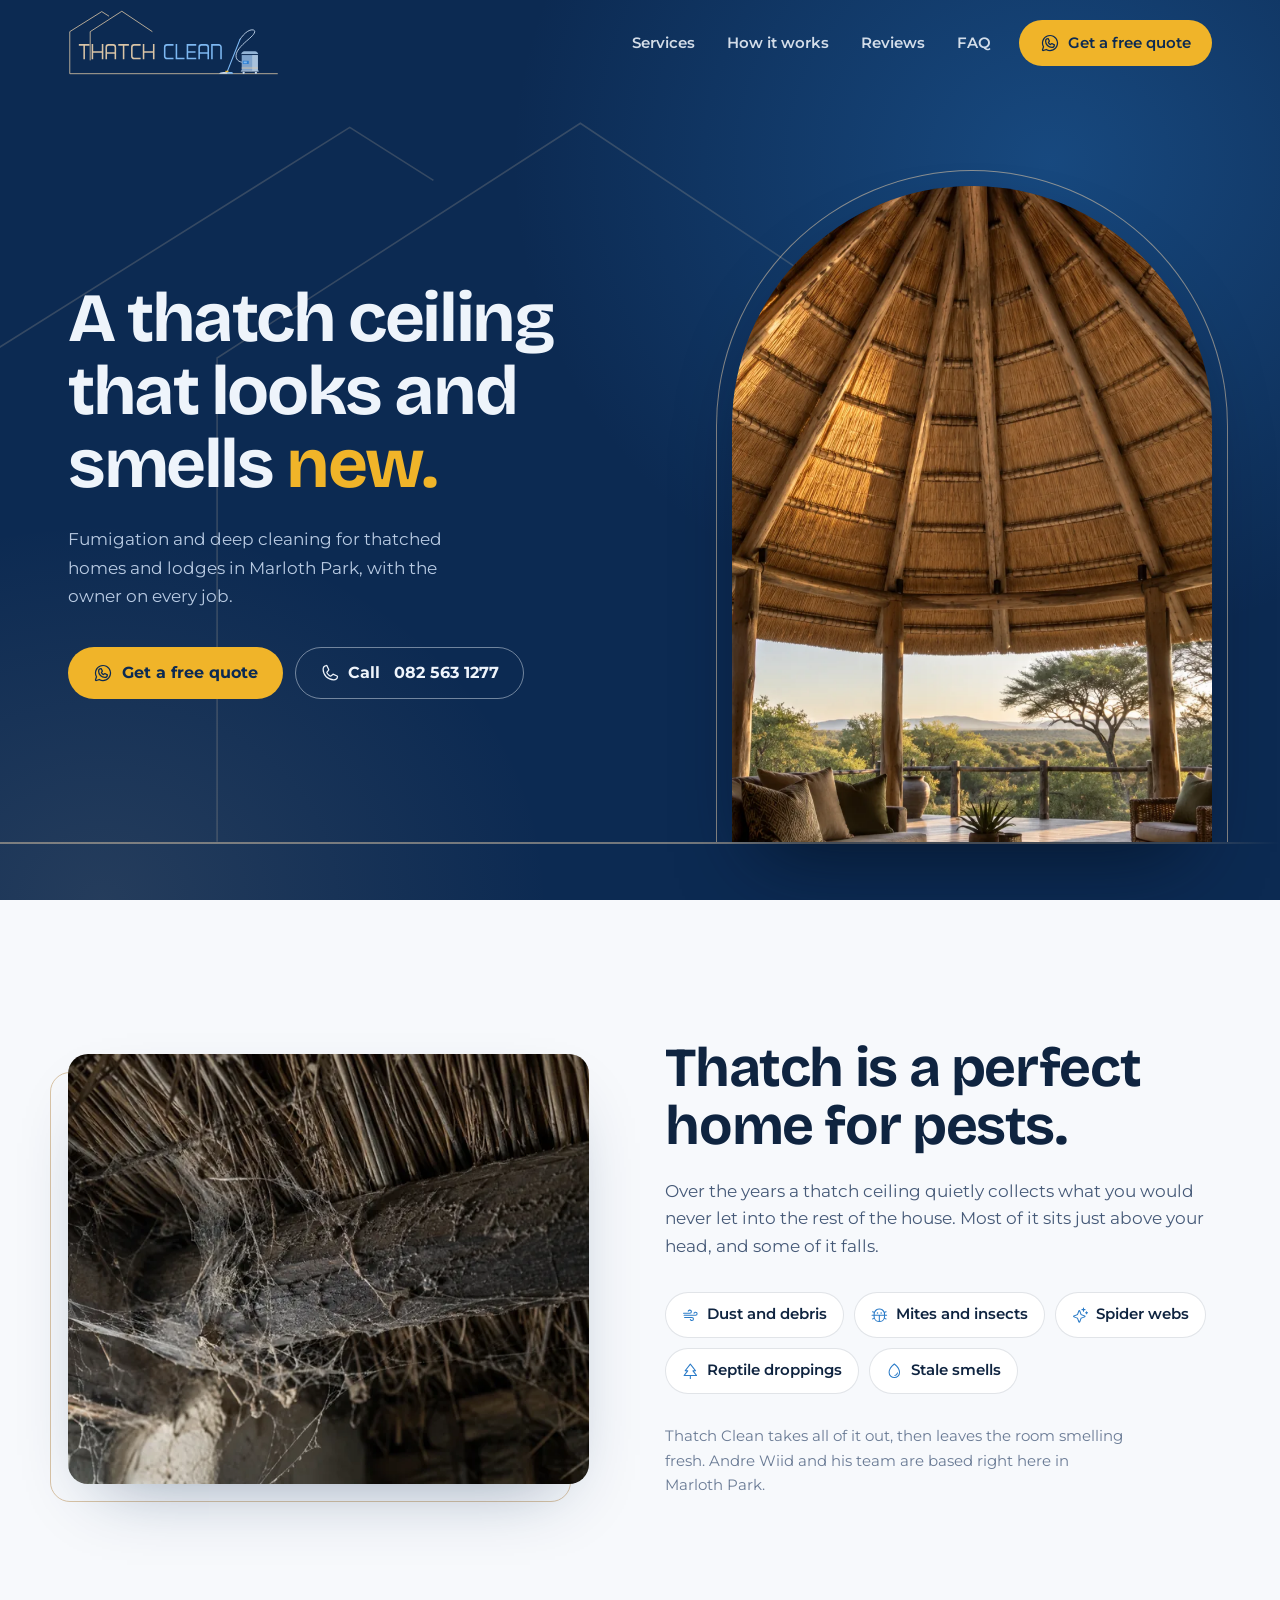
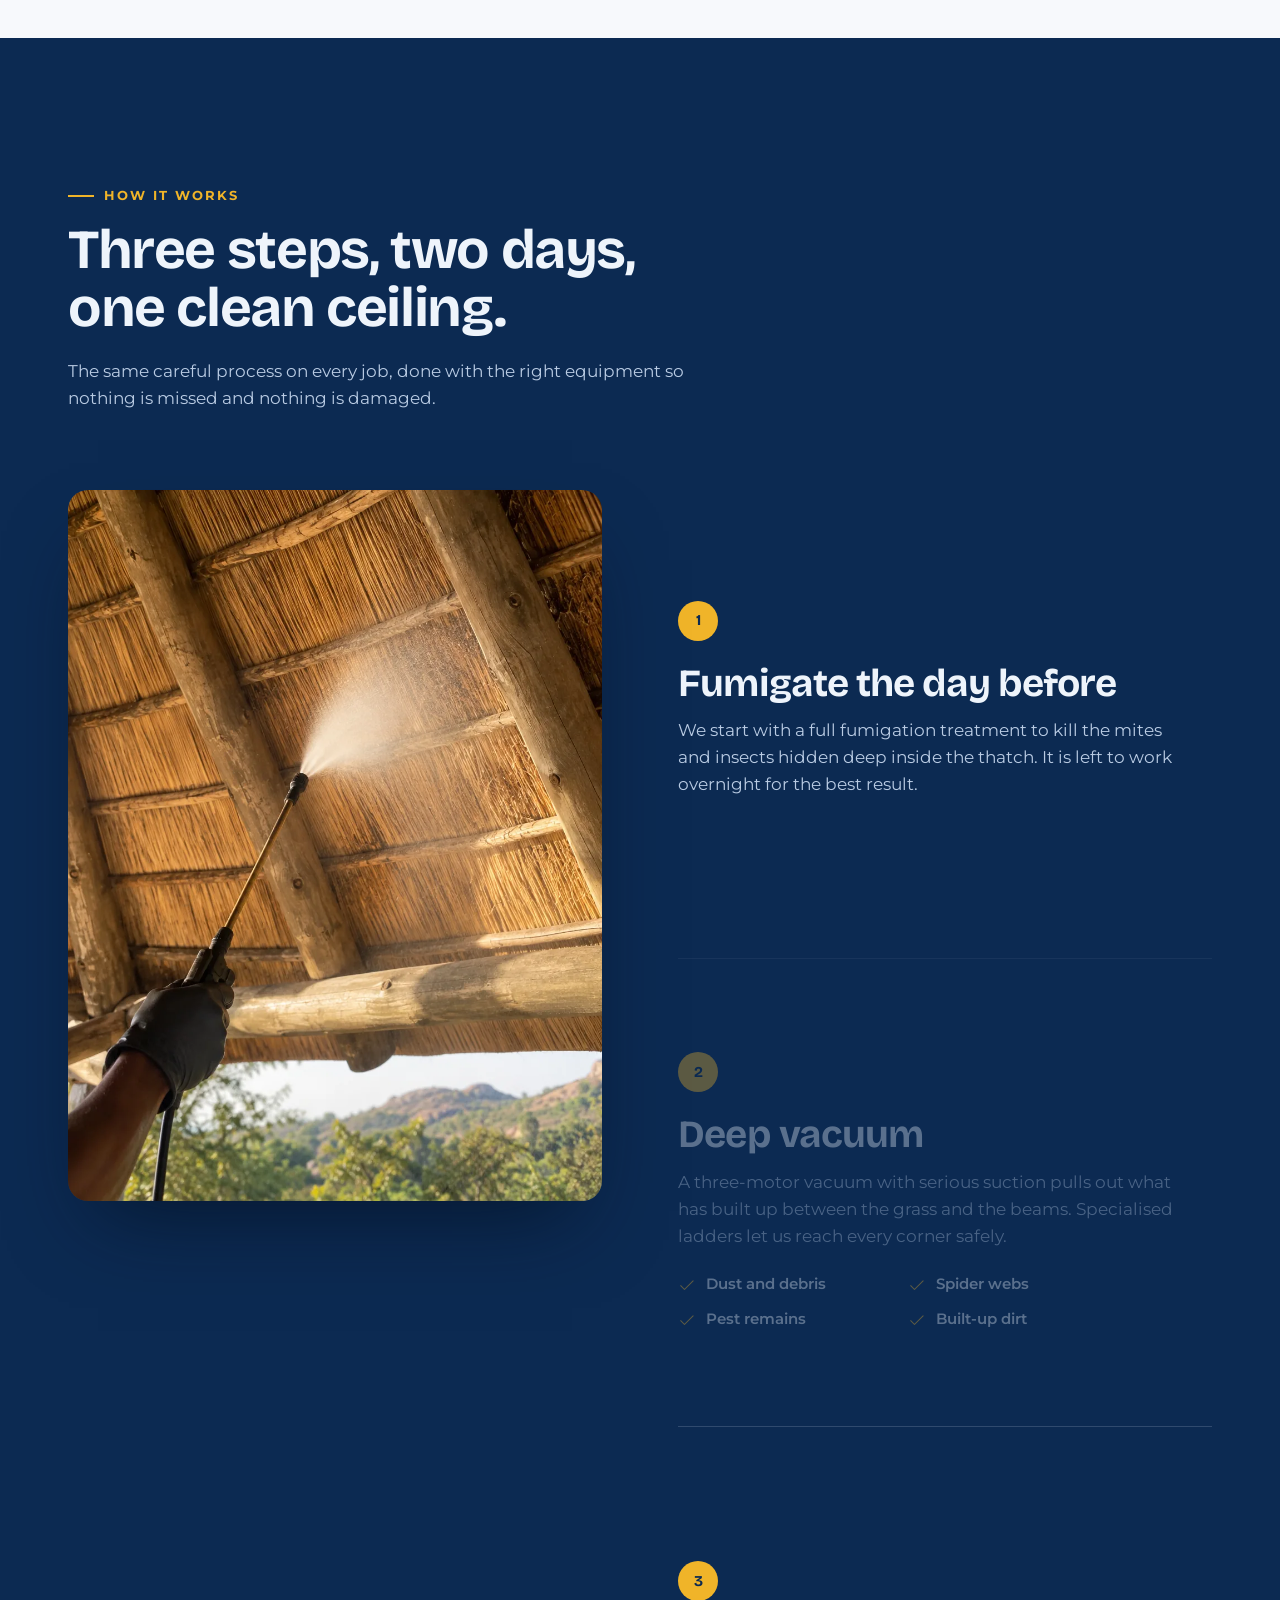
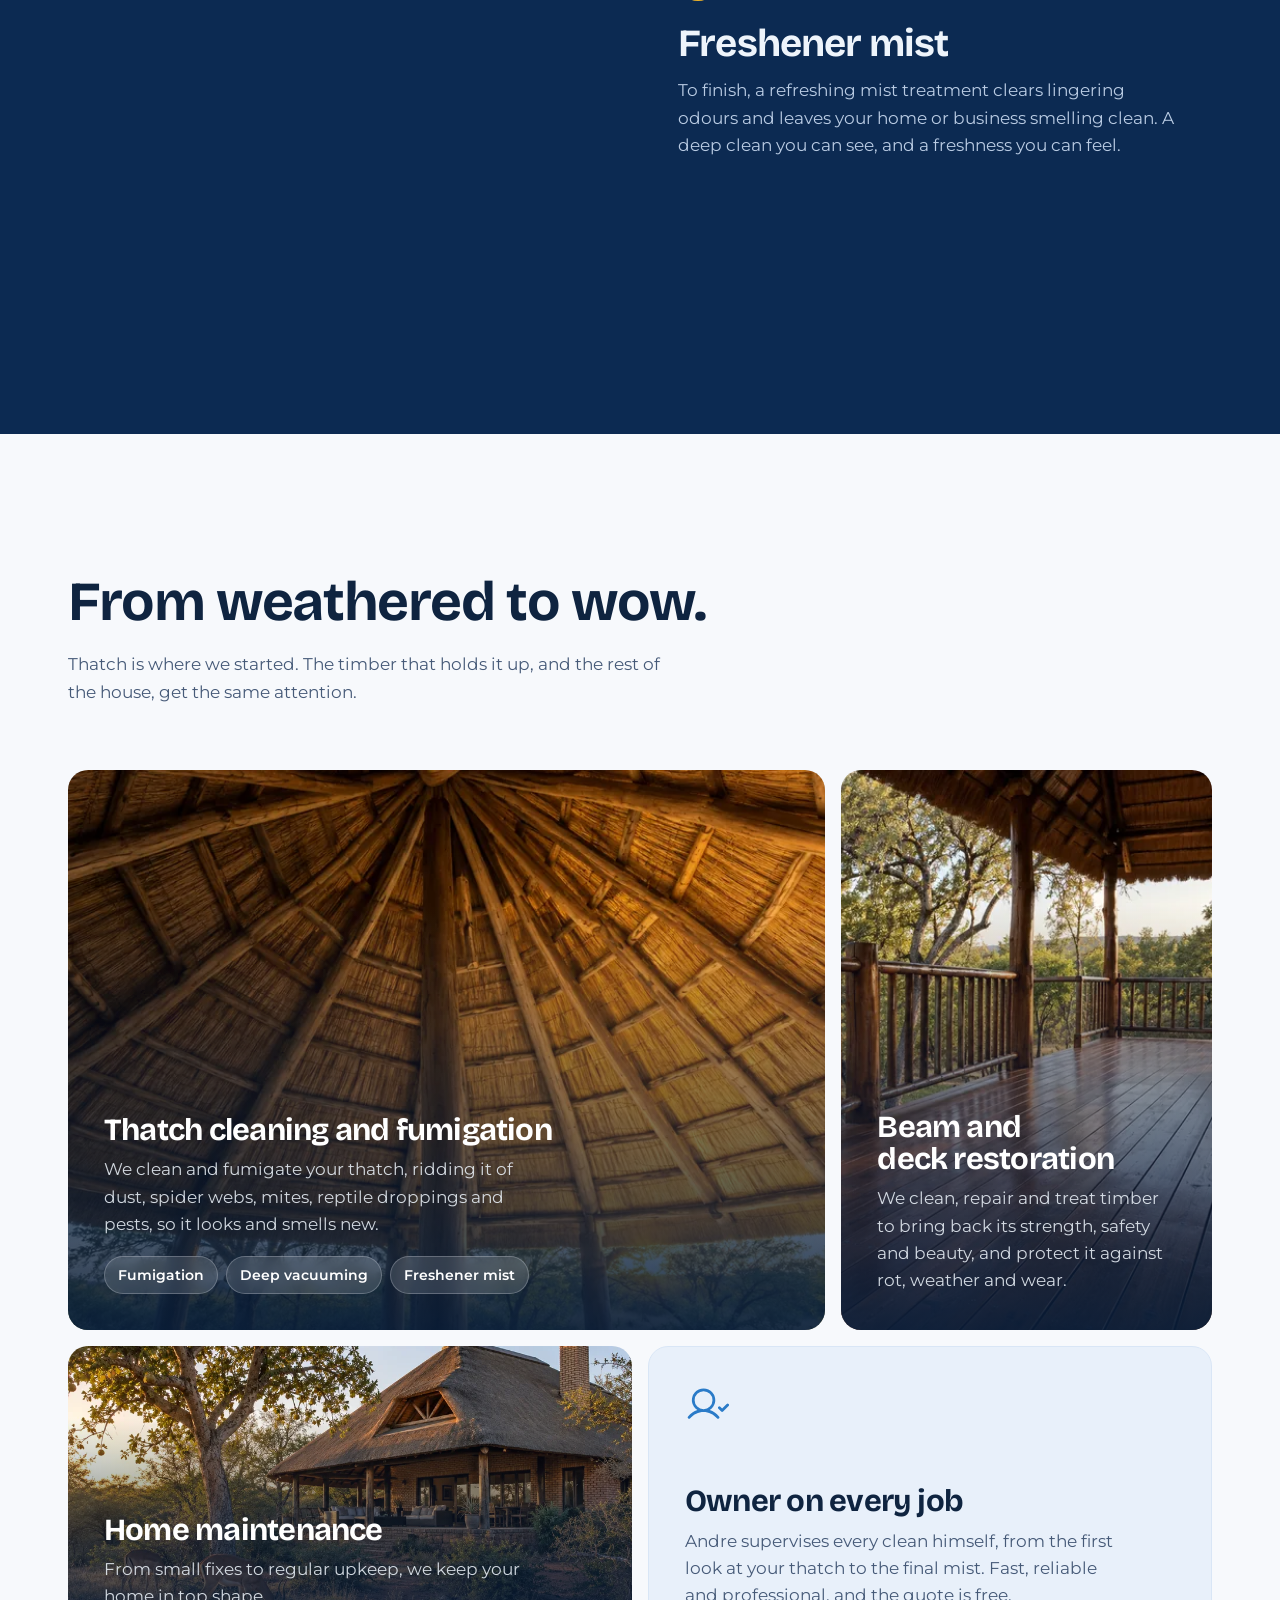
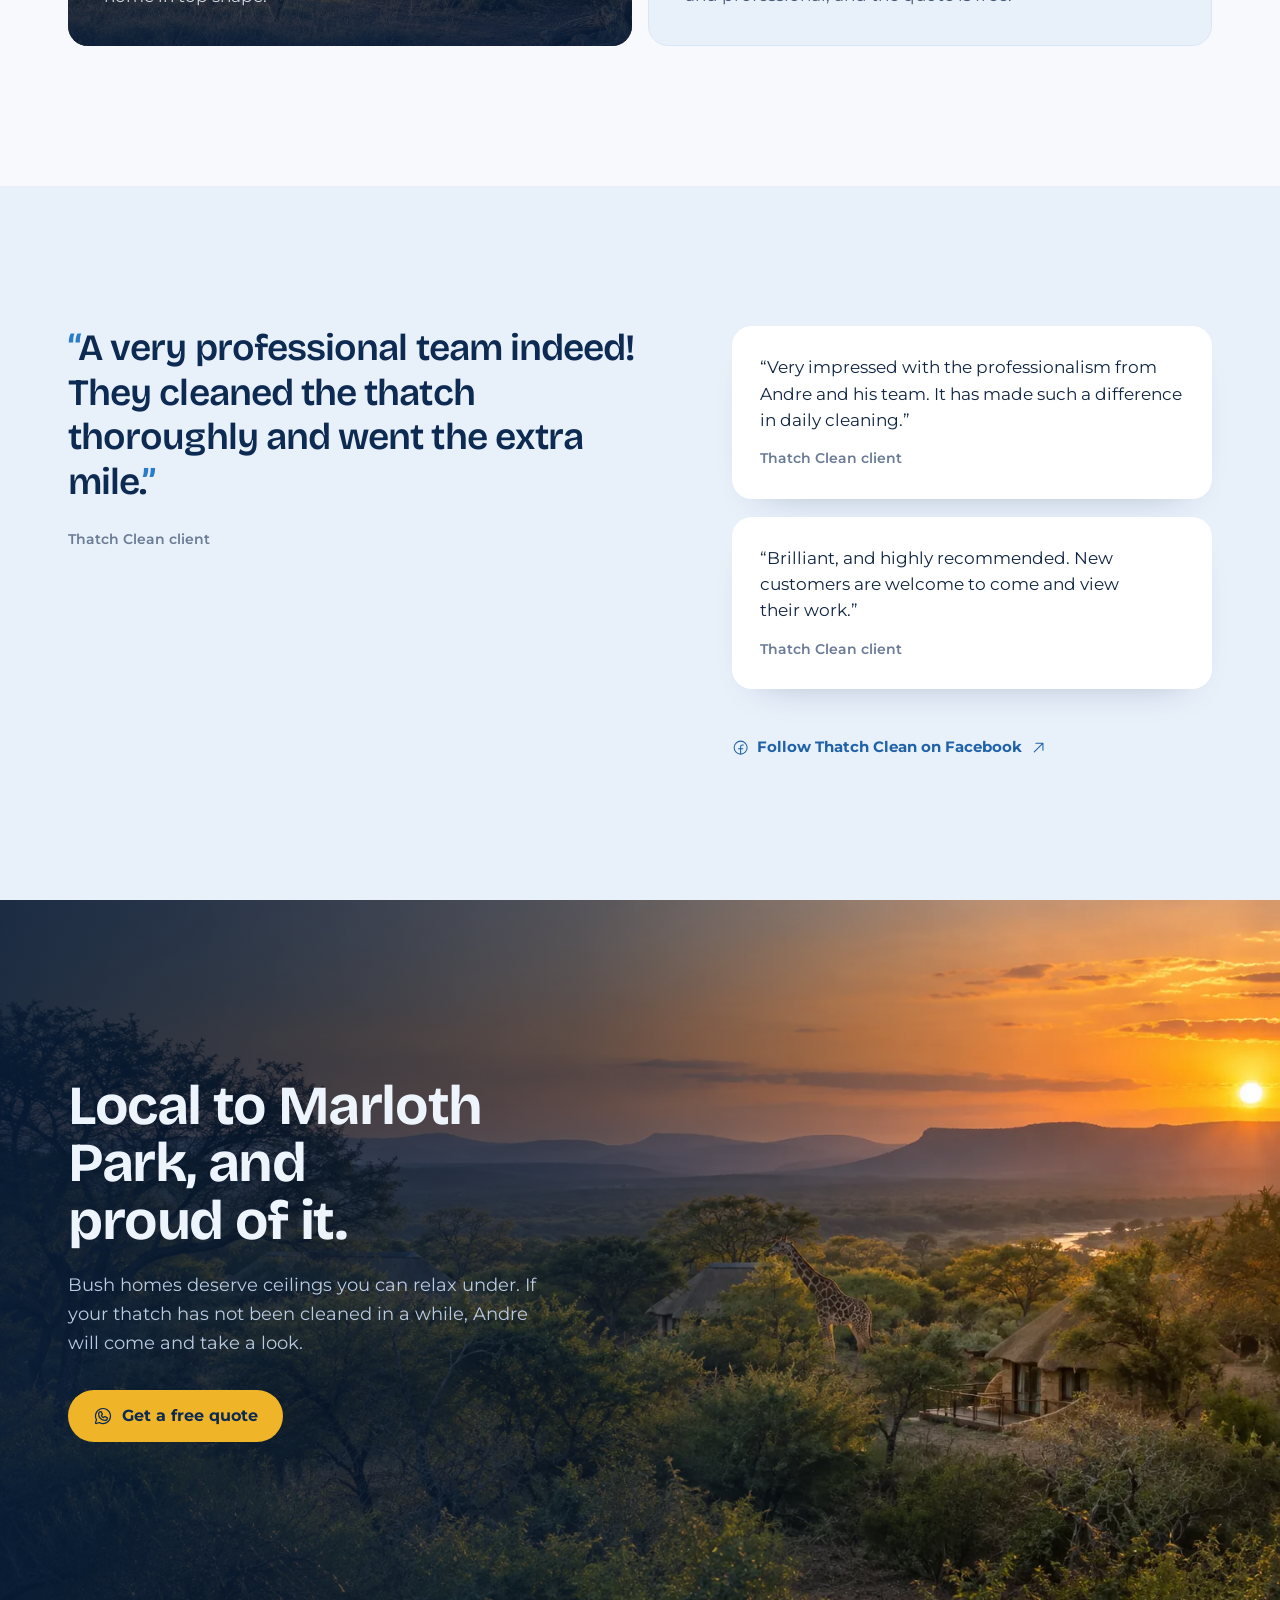
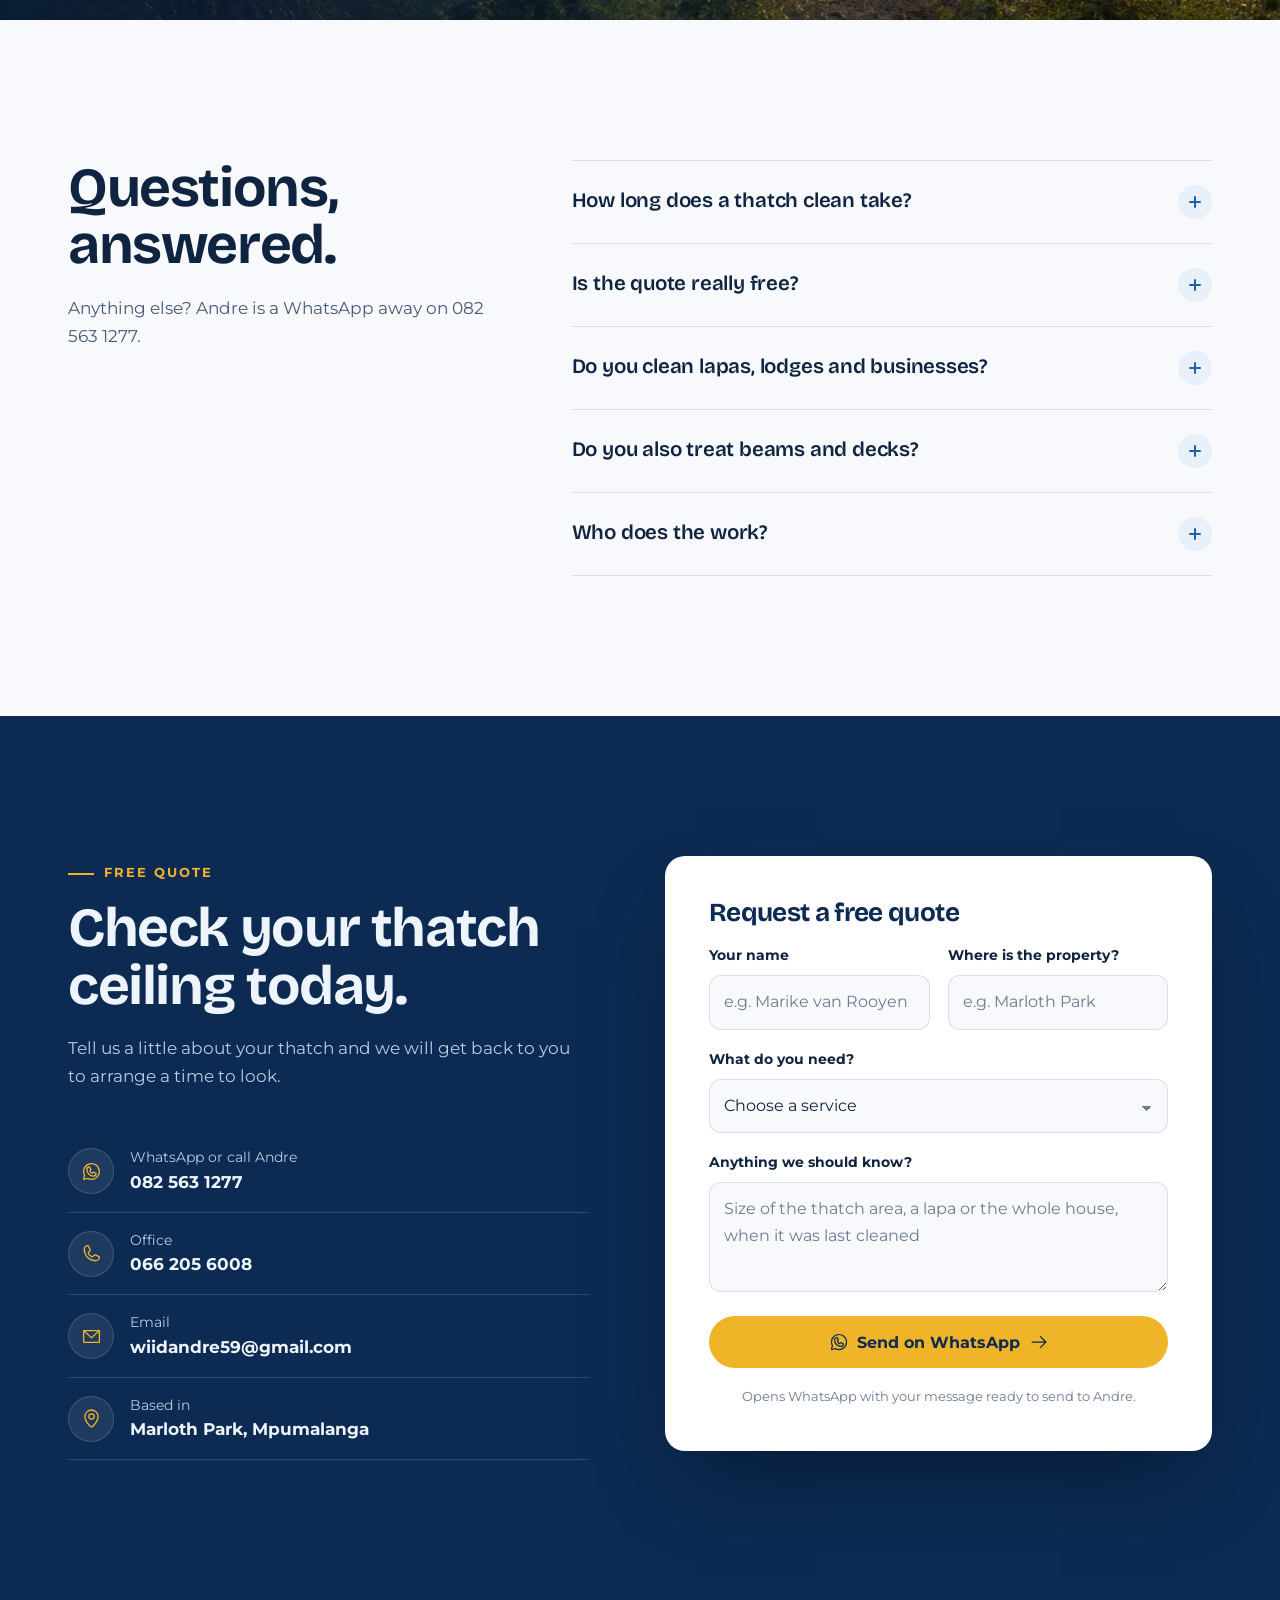
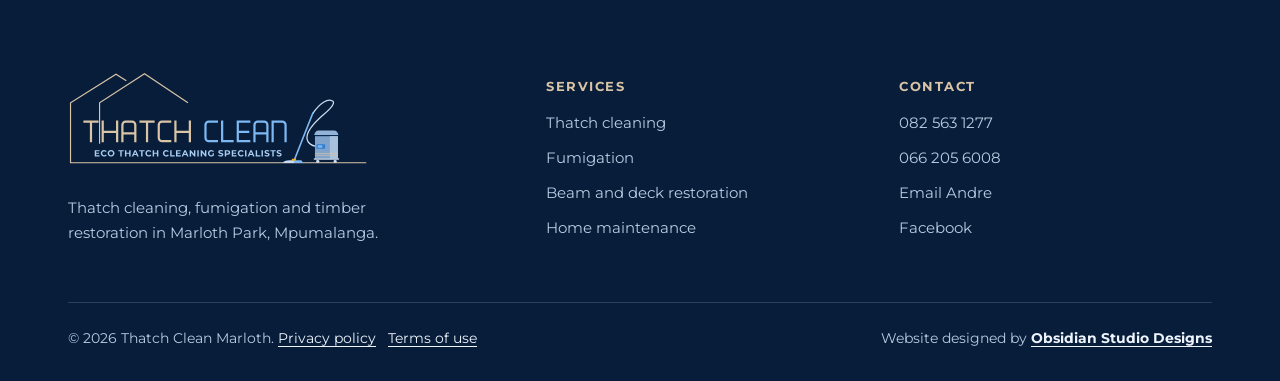
==== commit 51cbf45d: "Use the flyer logo and give the site its own brand-blue look Redraw the Thatch Clean flyer logo as S" ====
--- a/index.html
+++ b/index.html
@@ -7,7 +7,7 @@
 <meta name="description" content="Eco thatch cleaning specialists in Marloth Park. Fumigation, deep thatch vacuuming and freshener mist, plus beam and deck restoration. Free quotes: 082 563 1277.">
 <link rel="canonical" href="https://obsidianstudiodesigns.github.io/Thatch-Clean-Marloth/">
 <meta name="robots" content="index, follow, max-image-preview:large">
-<meta name="theme-color" content="#141b16">
+<meta name="theme-color" content="#0c2a52">
 <meta name="geo.region" content="ZA-MP">
 <meta name="geo.placename" content="Marloth Park">
 
@@ -36,9 +36,9 @@
 <link rel="manifest" href="site.webmanifest">
 
 <link rel="preload" href="assets/fonts/bricolage-var.woff2" as="font" type="font/woff2" crossorigin>
-<link rel="preload" href="assets/img/hero-wide-1536.webp" as="image" media="(min-width: 701px)">
-<link rel="preload" href="assets/img/hero-tall-864.webp" as="image" media="(max-width: 700px)">
-<link rel="stylesheet" href="assets/css/style.css?v=1">
+<link rel="preload" href="assets/fonts/montserrat-var.woff2" as="font" type="font/woff2" crossorigin>
+<link rel="preload" href="assets/img/hero-tall-864.webp" as="image">
+<link rel="stylesheet" href="assets/css/style.css?v=2">
 <script>document.documentElement.classList.replace('no-js','js')</script>
 
 <script type="application/ld+json">
@@ -53,7 +53,7 @@
       "description": "Thatch cleaning, thatch fumigation, deep thatch vacuuming, freshener mist treatment, beam and deck restoration and home maintenance in Marloth Park.",
       "url": "https://obsidianstudiodesigns.github.io/Thatch-Clean-Marloth/",
       "image": "https://obsidianstudiodesigns.github.io/Thatch-Clean-Marloth/assets/img/og-share.jpg",
-      "logo": "https://obsidianstudiodesigns.github.io/Thatch-Clean-Marloth/icon-512.png",
+      "logo": "https://obsidianstudiodesigns.github.io/Thatch-Clean-Marloth/assets/img/logo.svg",
       "telephone": "+27825631277",
       "email": "wiidandre59@gmail.com",
       "founder": {"@type": "Person", "name": "Andre Wiid"},
@@ -100,15 +100,15 @@
 <header class="site-header" id="top">
   <div class="wrap bar">
     <a class="brand" href="./" aria-label="Thatch Clean Marloth, home">
-      <img src="assets/img/mark-160.png" alt="" width="38" height="38">
-      <span>Thatch Clean<small>Marloth Park</small></span>
+      <img class="logo-light" src="assets/img/logo-header-light.svg" alt="Thatch Clean, eco thatch cleaning specialists" width="211" height="66">
+      <img class="logo-dark" src="assets/img/logo-header.svg" alt="" width="211" height="66" aria-hidden="true">
     </a>
     <nav class="nav" id="nav" aria-label="Main">
       <a href="#services">Services</a>
       <a href="#process">How it works</a>
       <a href="#reviews">Reviews</a>
       <a href="#faq">FAQ</a>
-      <a class="btn btn--primary" href="https://wa.me/27825631277?text=Hi%20Andre%2C%20I%27d%20like%20a%20free%20quote%20for%20thatch%20cleaning." target="_blank" rel="noopener"><svg class="icon" aria-hidden="true"><use href="assets/icons.svg#i-whatsapp-logo"></use></svg>Get a free quote</a>
+      <a class="btn btn--gold" href="https://wa.me/27825631277?text=Hi%20Andre%2C%20I%27d%20like%20a%20free%20quote%20for%20thatch%20cleaning." target="_blank" rel="noopener"><svg class="icon" aria-hidden="true"><use href="assets/icons.svg#i-whatsapp-logo"></use></svg>Get a free quote</a>
     </nav>
     <button class="menu-btn" type="button" aria-label="Open menu" aria-expanded="false" aria-controls="nav">
       <svg class="icon i-menu" aria-hidden="true"><use href="assets/icons.svg#i-list"></use></svg>
@@ -119,19 +119,21 @@
 
 <main id="main">
   <section class="hero" aria-labelledby="hero-title">
-    <div class="hero__media">
-      <picture>
-        <source media="(max-width: 700px)" srcset="assets/img/hero-tall-540.webp 540w, assets/img/hero-tall-864.webp 864w" sizes="100vw">
-        <img src="assets/img/hero-wide-1536.webp" srcset="assets/img/hero-wide-960.webp 960w, assets/img/hero-wide-1536.webp 1536w" sizes="100vw" alt="Clean golden thatch and gum-pole rafters inside a bush lodge lapa in late afternoon light" width="1536" height="864" fetchpriority="high">
-      </picture>
-    </div>
-    <canvas class="hero__motes" aria-hidden="true"></canvas>
-    <div class="wrap hero__inner reveal-hero">
-      <h1 id="hero-title">A thatch ceiling that looks and smells new.</h1>
-      <p>Fumigation and deep cleaning for thatched homes and lodges in Marloth Park, with the owner on every job.</p>
-      <div class="hero__ctas">
-        <a class="btn btn--light" href="https://wa.me/27825631277?text=Hi%20Andre%2C%20I%27d%20like%20a%20free%20quote%20for%20thatch%20cleaning." target="_blank" rel="noopener"><svg class="icon" aria-hidden="true"><use href="assets/icons.svg#i-whatsapp-logo"></use></svg>Get a free quote</a>
-        <a class="btn btn--glass" href="tel:+27825631277"><svg class="icon" aria-hidden="true"><use href="assets/icons.svg#i-phone"></use></svg>Call 082 563 1277</a>
+    <svg class="hero__lines" viewBox="15 38 490 360" fill="none" stroke="#d9c4a6" aria-hidden="true"><path vector-effect="non-scaling-stroke" stroke-width="1.6" d="M25 397V160L205 47L246 73"/><path vector-effect="non-scaling-stroke" stroke-width="1.6" d="M140 397V160L318 45L490 160"/></svg>
+    <div class="hero__ground" aria-hidden="true"></div>
+    <div class="wrap hero__grid">
+      <div class="hero__copy reveal-hero">
+        <h1 id="hero-title">A thatch ceiling that looks and smells <em>new.</em></h1>
+        <p>Fumigation and deep cleaning for thatched homes and lodges in Marloth Park, with the owner on every job.</p>
+        <div class="hero__ctas">
+          <a class="btn btn--gold" href="https://wa.me/27825631277?text=Hi%20Andre%2C%20I%27d%20like%20a%20free%20quote%20for%20thatch%20cleaning." target="_blank" rel="noopener"><svg class="icon" aria-hidden="true"><use href="assets/icons.svg#i-whatsapp-logo"></use></svg>Get a free quote</a>
+          <a class="btn btn--line" href="tel:+27825631277" aria-label="Call 082 563 1277"><svg class="icon" aria-hidden="true"><use href="assets/icons.svg#i-phone"></use></svg>Call<span class="num">&nbsp;082 563 1277</span></a>
+        </div>
+      </div>
+      <div class="arch reveal">
+        <div class="arch__frame">
+          <img src="assets/img/hero-tall-864.webp" srcset="assets/img/hero-tall-540.webp 540w, assets/img/hero-tall-864.webp 864w" sizes="(max-width: 860px) 84vw, 480px" alt="Clean golden thatch and gum-pole rafters inside a bush lodge lapa overlooking the bushveld" width="864" height="1536" fetchpriority="high">
+        </div>
       </div>
     </div>
   </section>
@@ -156,7 +158,7 @@
     </div>
   </section>
 
-  <section class="sec process" id="process" aria-labelledby="process-title">
+  <section class="sec process on-navy" id="process" aria-labelledby="process-title">
     <div class="wrap">
       <div class="process__head">
         <span class="eyebrow rv">How it works</span>
@@ -207,7 +209,7 @@
       </div>
       <div class="bento">
         <article class="tile tile--photo tile--a rv">
-          <img src="assets/img/hero-tall-864.webp" srcset="assets/img/hero-tall-540.webp 540w, assets/img/hero-tall-864.webp 864w" sizes="(max-width: 980px) 100vw, 66vw" alt="Spotless thatched lapa with gum-pole rafters and lounge furniture overlooking the bushveld" width="864" height="1536" loading="lazy" style="object-position:50% 34%">
+          <img src="assets/img/hero-wide-1536.webp" srcset="assets/img/hero-wide-960.webp 960w, assets/img/hero-wide-1536.webp 1536w" sizes="(max-width: 980px) 100vw, 66vw" alt="Looking up into a spotless conical thatch roof on round gum-pole rafters" width="1536" height="864" loading="lazy" style="object-position:60% 40%">
           <h3>Thatch cleaning and fumigation</h3>
           <p>We clean and fumigate your thatch, ridding it of dust, spider webs, mites, reptile droppings and pests, so it looks and smells new.</p>
           <ul aria-label="Included">
@@ -263,7 +265,7 @@
     <div class="wrap">
       <h2 class="h2 rv" id="area-title">Local to Marloth Park, and proud of it.</h2>
       <p class="rv rv-d1">Bush homes deserve ceilings you can relax under. If your thatch has not been cleaned in a while, Andre will come and take a look.</p>
-      <a class="btn btn--light rv rv-d2" href="https://wa.me/27825631277?text=Hi%20Andre%2C%20I%27d%20like%20a%20free%20quote%20for%20thatch%20cleaning." target="_blank" rel="noopener"><svg class="icon" aria-hidden="true"><use href="assets/icons.svg#i-whatsapp-logo"></use></svg>Get a free quote</a>
+      <a class="btn btn--gold rv rv-d2" href="https://wa.me/27825631277?text=Hi%20Andre%2C%20I%27d%20like%20a%20free%20quote%20for%20thatch%20cleaning." target="_blank" rel="noopener"><svg class="icon" aria-hidden="true"><use href="assets/icons.svg#i-whatsapp-logo"></use></svg>Get a free quote</a>
     </div>
   </section>
 
@@ -298,7 +300,7 @@
     </div>
   </section>
 
-  <section class="sec contact" id="contact" aria-labelledby="contact-title">
+  <section class="sec contact on-navy" id="contact" aria-labelledby="contact-title">
     <div class="wrap contact__grid">
       <div>
         <span class="eyebrow rv">Free quote</span>
@@ -339,7 +341,7 @@
           <label for="q-msg">Anything we should know?</label>
           <textarea id="q-msg" name="message" placeholder="Size of the thatch area, a lapa or the whole house, when it was last cleaned"></textarea>
         </div>
-        <button class="btn btn--primary" type="submit"><svg class="icon" aria-hidden="true"><use href="assets/icons.svg#i-whatsapp-logo"></use></svg>Send on WhatsApp<svg class="icon arrow" aria-hidden="true"><use href="assets/icons.svg#i-arrow-right"></use></svg></button>
+        <button class="btn btn--gold" type="submit"><svg class="icon" aria-hidden="true"><use href="assets/icons.svg#i-whatsapp-logo"></use></svg>Send on WhatsApp<svg class="icon arrow" aria-hidden="true"><use href="assets/icons.svg#i-arrow-right"></use></svg></button>
         <p class="hint">Opens WhatsApp with your message ready to send to Andre.</p>
       </form>
     </div>
@@ -350,7 +352,7 @@
   <div class="wrap">
     <div class="footer__top">
       <div>
-        <a class="brand" href="./"><img src="assets/img/mark-160.png" alt="" width="38" height="38" loading="lazy"><span>Thatch Clean<small>Eco thatch cleaning specialists</small></span></a>
+        <a class="footer__logo" href="./" aria-label="Thatch Clean, home"><img src="assets/img/logo-light.svg" alt="Thatch Clean, eco thatch cleaning specialists" width="300" height="94" loading="lazy"></a>
         <p class="blurb">Thatch cleaning, fumigation and timber restoration in Marloth Park, Mpumalanga.</p>
       </div>
       <div>
@@ -380,10 +382,10 @@
 </footer>
 
 <div class="mbar" aria-label="Quick contact">
-  <a class="btn btn--ghost" href="tel:+27825631277"><svg class="icon" aria-hidden="true"><use href="assets/icons.svg#i-phone"></use></svg>Call</a>
-  <a class="btn btn--primary" href="https://wa.me/27825631277?text=Hi%20Andre%2C%20I%27d%20like%20a%20free%20quote%20for%20thatch%20cleaning." target="_blank" rel="noopener"><svg class="icon" aria-hidden="true"><use href="assets/icons.svg#i-whatsapp-logo"></use></svg>Get a free quote</a>
+  <a class="btn btn--line" href="tel:+27825631277"><svg class="icon" aria-hidden="true"><use href="assets/icons.svg#i-phone"></use></svg>Call</a>
+  <a class="btn btn--gold" href="https://wa.me/27825631277?text=Hi%20Andre%2C%20I%27d%20like%20a%20free%20quote%20for%20thatch%20cleaning." target="_blank" rel="noopener"><svg class="icon" aria-hidden="true"><use href="assets/icons.svg#i-whatsapp-logo"></use></svg>Get a free quote</a>
 </div>
 
-<script src="assets/js/main.js?v=1" defer></script>
+<script src="assets/js/main.js?v=2" defer></script>
 </body>
 </html>
--- a/assets/css/style.css
+++ b/assets/css/style.css
@@ -1,140 +1,146 @@
-/* Thatch Clean, Marloth Park. Static site, no build step. */
+/* Thatch Clean, Marloth Park. Static site, no build step.
+   Palette from the client's flyers and logo: brand navy and blue, logo taupe, flyer gold. */
 @font-face{font-family:"Bricolage";src:url("../fonts/bricolage-var.woff2") format("woff2");font-weight:200 800;font-display:swap}
-@font-face{font-family:"Geist";src:url("../fonts/geist-var.woff2") format("woff2");font-weight:100 900;font-display:swap}
+@font-face{font-family:"Montserrat";src:url("../fonts/montserrat-var.woff2") format("woff2");font-weight:100 900;font-display:swap}
 
 :root{
-  --bg:#f1f2ec;
-  --surface:#e5e8de;
-  --surface-2:#dde1d5;
-  --ink:#141b16;
-  --ink-2:#48524a;
-  --ink-3:#6b746b;
-  --line:rgba(20,27,22,.13);
-  --accent:#2350a8;
-  --accent-ink:#f4f6fb;
-  --accent-hover:#1c428d;
-  --accent-soft:rgba(35,80,168,.09);
-  --shadow:0 24px 60px -28px rgba(20,34,26,.35);
-  --radius:18px;
+  --paper:#f7f9fc;
+  --sky:#e8f0fa;
+  --sky-2:#d9e6f6;
+  --navy:#0c2a52;
+  --navy-2:#123a6c;
+  --navy-3:#071d3a;
+  --blue:#2a7bc8;
+  --blue-deep:#1f62a8;
+  --taupe:#9a7f62;
+  --sand:#d9c4a6;
+  --gold:#f0b429;
+  --gold-hover:#ffc845;
+  --ink:#0f2440;
+  --ink-2:#465a78;
+  --ink-3:#6a7b95;
+  --line:rgba(15,36,64,.12);
+  --line-light:rgba(233,241,251,.16);
+  --on-navy:#eef4fb;
+  --on-navy-2:#b9cbe3;
+  --shadow:0 30px 70px -34px rgba(12,42,82,.45);
+  --radius:20px;
   --radius-sm:12px;
   --pill:999px;
   --wrap:1240px;
   --gutter:clamp(20px,4vw,48px);
   --ease:cubic-bezier(.16,1,.3,1);
   --display:"Bricolage",ui-sans-serif,system-ui,sans-serif;
-  --body:"Geist",ui-sans-serif,system-ui,-apple-system,"Segoe UI",sans-serif;
-  color-scheme:light dark;
-}
-@media (prefers-color-scheme:dark){
-  :root{
-    --bg:#0f1411;
-    --surface:#161d18;
-    --surface-2:#1d2520;
-    --ink:#e9ece4;
-    --ink-2:#aab2a6;
-    --ink-3:#848d82;
-    --line:rgba(233,236,228,.12);
-    --accent:#86a8f0;
-    --accent-ink:#0d1526;
-    --accent-hover:#a3bdf5;
-    --accent-soft:rgba(134,168,240,.1);
-    --shadow:0 24px 60px -28px rgba(0,0,0,.7);
-  }
+  --body:"Montserrat",ui-sans-serif,system-ui,-apple-system,"Segoe UI",sans-serif;
+  color-scheme:light;
 }
 
 *,*::before,*::after{box-sizing:border-box}
-html{-webkit-text-size-adjust:100%;scroll-behavior:smooth;scroll-padding-top:84px}
+html{-webkit-text-size-adjust:100%;scroll-behavior:smooth;scroll-padding-top:92px}
 @media (prefers-reduced-motion:reduce){html{scroll-behavior:auto}}
-body{margin:0;background:var(--bg);color:var(--ink);font-family:var(--body);font-size:17px;line-height:1.6;-webkit-font-smoothing:antialiased;text-rendering:optimizeLegibility;-webkit-tap-highlight-color:transparent}
+body{margin:0;background:var(--paper);color:var(--ink);font-family:var(--body);font-size:16.5px;line-height:1.65;-webkit-font-smoothing:antialiased;text-rendering:optimizeLegibility;-webkit-tap-highlight-color:transparent;overflow-x:hidden}
 img{display:block;max-width:100%;height:auto}
 a{color:inherit}
-h1,h2,h3{font-family:var(--display);font-weight:680;line-height:1.05;letter-spacing:-.025em;margin:0;text-wrap:balance}
+h1,h2,h3{font-family:var(--display);font-weight:700;line-height:1.05;letter-spacing:-.025em;margin:0;text-wrap:balance}
 p{margin:0;text-wrap:pretty}
 .wrap{width:100%;max-width:var(--wrap);margin:0 auto;padding:0 var(--gutter)}
 .icon{width:1.15em;height:1.15em;flex:none}
 .sr-only{position:absolute;width:1px;height:1px;overflow:hidden;clip:rect(0 0 0 0);white-space:nowrap}
-.skip{position:absolute;left:12px;top:-60px;z-index:100;background:var(--accent);color:var(--accent-ink);padding:10px 16px;border-radius:var(--pill);text-decoration:none;font-weight:600}
+.skip{position:absolute;left:12px;top:-60px;z-index:100;background:var(--gold);color:var(--navy);padding:10px 16px;border-radius:var(--pill);text-decoration:none;font-weight:700}
 .skip:focus{top:12px}
-:focus-visible{outline:2px solid var(--accent);outline-offset:3px;border-radius:6px}
+:focus-visible{outline:2px solid var(--blue);outline-offset:3px;border-radius:6px}
+.on-navy :focus-visible,.hero :focus-visible{outline-color:var(--gold)}
 
 /* buttons */
-.btn{display:inline-flex;align-items:center;justify-content:center;gap:.55em;min-height:52px;padding:0 24px;border-radius:var(--pill);font:600 16px/1 var(--body);text-decoration:none;white-space:nowrap;border:1px solid transparent;cursor:pointer;transition:transform .5s var(--ease),background-color .25s,border-color .25s,color .25s}
+.btn{display:inline-flex;align-items:center;justify-content:center;gap:.55em;min-height:52px;padding:0 24px;border-radius:var(--pill);font:700 15.5px/1 var(--body);text-decoration:none;white-space:nowrap;border:1.5px solid transparent;cursor:pointer;transition:transform .5s var(--ease),background-color .25s,border-color .25s,color .25s}
 .btn:active{transform:scale(.97)}
-.btn--primary{background:var(--accent);color:var(--accent-ink)}
-.btn--primary:hover{background:var(--accent-hover)}
-.btn--ghost{border-color:var(--line);color:var(--ink)}
-.btn--ghost:hover{border-color:var(--ink-3)}
-.btn--light{background:#f4f5f0;color:#141b16}
-.btn--light:hover{background:#fff}
-.btn--glass{color:#f4f5f0;border-color:rgba(244,245,240,.38);background:rgba(16,22,18,.22);-webkit-backdrop-filter:blur(10px);backdrop-filter:blur(10px)}
-.btn--glass:hover{border-color:rgba(244,245,240,.75)}
+.btn--gold{background:var(--gold);color:var(--navy)}
+.btn--gold:hover{background:var(--gold-hover)}
+.btn--line{border-color:rgba(238,244,251,.45);color:var(--on-navy)}
+.btn--line:hover{border-color:var(--on-navy);background:rgba(238,244,251,.06)}
 .btn .icon{width:20px;height:20px}
-.btn--primary .arrow{transition:transform .5s var(--ease)}
-.btn--primary:hover .arrow{transform:translateX(3px)}
+.btn .arrow{transition:transform .5s var(--ease)}
+.btn:hover .arrow{transform:translateX(3px)}
 
 /* header */
-.site-header{position:fixed;inset:0 0 auto;z-index:50;transition:background-color .35s,box-shadow .35s,color .35s;color:#f4f5f0}
-.site-header .bar{display:flex;align-items:center;justify-content:space-between;height:76px;gap:24px}
-.site-header.is-solid{background:color-mix(in srgb,var(--bg) 88%,transparent);-webkit-backdrop-filter:blur(14px) saturate(140%);backdrop-filter:blur(14px) saturate(140%);box-shadow:0 1px 0 var(--line);color:var(--ink)}
-.brand{display:inline-flex;align-items:center;gap:12px;text-decoration:none;font:700 21px/1 var(--display);letter-spacing:-.02em}
-.brand img{width:38px;height:38px;border-radius:10px}
-.brand small{display:block;font:500 12.5px/1.2 var(--body);letter-spacing:0;opacity:.72;margin-top:3px}
-.nav{display:flex;align-items:center;gap:6px}
-.nav a{padding:10px 14px;border-radius:var(--pill);text-decoration:none;font-weight:500;font-size:15.5px;opacity:.86;transition:opacity .2s,background-color .2s}
-.nav a:hover{opacity:1;background:rgba(127,127,127,.12)}
-.nav .btn{margin-left:10px;min-height:44px;padding:0 20px;font-size:15px;opacity:1}
-.site-header:not(.is-solid) .nav .btn--primary{background:#f4f5f0;color:#141b16}
-.menu-btn{display:none;width:46px;height:46px;border-radius:50%;border:1px solid currentColor;border-color:rgba(127,127,127,.35);background:transparent;color:inherit;align-items:center;justify-content:center;cursor:pointer}
+.site-header{position:fixed;inset:0 0 auto;z-index:50;color:var(--on-navy);transition:background-color .35s,box-shadow .35s,color .35s}
+.site-header .bar{display:flex;align-items:center;justify-content:space-between;height:86px;gap:24px}
+.site-header.is-solid{background:rgba(247,249,252,.92);-webkit-backdrop-filter:blur(14px) saturate(140%);backdrop-filter:blur(14px) saturate(140%);box-shadow:0 1px 0 var(--line);color:var(--ink)}
+.brand{display:inline-flex;align-items:center;text-decoration:none;position:relative}
+.brand img{height:66px;width:auto;transition:opacity .35s}
+.brand .logo-dark{position:absolute;left:0;top:50%;transform:translateY(-50%);opacity:0}
+.is-solid .brand .logo-dark{opacity:1}
+.is-solid .brand .logo-light{opacity:0}
+.nav{display:flex;align-items:center;gap:4px}
+.nav a{padding:10px 14px;border-radius:var(--pill);text-decoration:none;font-weight:600;font-size:15px;opacity:.88;transition:opacity .2s,background-color .2s}
+.nav a:hover{opacity:1;background:rgba(127,150,190,.14)}
+.nav .btn{margin-left:10px;min-height:46px;padding:0 20px;font-size:14.5px;opacity:1}
+.nav .btn:hover{background:var(--gold-hover)}
+.menu-btn{display:none;width:46px;height:46px;border-radius:50%;border:1.5px solid rgba(127,150,190,.45);background:transparent;color:inherit;align-items:center;justify-content:center;cursor:pointer}
 .menu-btn .icon{width:22px;height:22px}
 .menu-btn .i-close{display:none}
 @media (max-width:920px){
+  .brand img{height:52px}
   .menu-btn{display:inline-flex}
-  .nav{position:fixed;inset:76px 0 auto;flex-direction:column;align-items:stretch;gap:2px;padding:12px var(--gutter) 24px;background:var(--bg);color:var(--ink);box-shadow:0 18px 30px -18px rgba(0,0,0,.35);transform:translateY(-8px);opacity:0;visibility:hidden;transition:opacity .3s var(--ease),transform .4s var(--ease),visibility 0s .4s}
-  .nav a{padding:14px 4px;font-size:18px;border-radius:0;border-bottom:1px solid var(--line)}
-  .nav .btn{margin:16px 0 0;min-height:52px;border-bottom:0;font-size:16px}
-  .site-header:not(.is-solid) .nav .btn--primary{background:var(--accent);color:var(--accent-ink)}
+  .nav{position:fixed;inset:86px 0 auto;flex-direction:column;align-items:stretch;gap:0;padding:8px var(--gutter) 24px;background:var(--paper);color:var(--ink);box-shadow:0 18px 30px -18px rgba(12,42,82,.35);transform:translateY(-8px);opacity:0;visibility:hidden;transition:opacity .3s var(--ease),transform .4s var(--ease),visibility 0s .4s}
+  .nav a{padding:15px 4px;font-size:17px;border-radius:0;border-bottom:1px solid var(--line)}
+  .nav a:hover{background:none}
+  .nav .btn{margin:18px 0 0;min-height:52px;border-bottom:0;font-size:15.5px}
   body.menu-open .nav{opacity:1;transform:none;visibility:visible;transition:opacity .3s var(--ease),transform .4s var(--ease)}
-  body.menu-open .site-header{background:var(--bg);color:var(--ink)}
+  body.menu-open .site-header{background:var(--paper);color:var(--ink)}
+  body.menu-open .brand .logo-dark{opacity:1}
+  body.menu-open .brand .logo-light{opacity:0}
   body.menu-open .menu-btn .i-menu{display:none}
   body.menu-open .menu-btn .i-close{display:block}
 }
 
-/* hero */
-.hero{position:relative;min-height:100dvh;display:flex;align-items:flex-end;color:#f4f5f0;overflow:hidden;isolation:isolate;background:#1b1a14}
-.hero__media{position:absolute;inset:0;z-index:-2}
-.hero__media img{width:100%;height:100%;object-fit:cover;object-position:62% 40%;transform-origin:60% 30%}
+/* hero: navy, the logo's house lines, and the photo in the flyer's arch window */
+.hero{position:relative;min-height:100dvh;display:flex;align-items:stretch;background:
+  radial-gradient(70% 90% at 82% 18%,rgba(42,123,200,.38) 0%,rgba(42,123,200,0) 60%),
+  radial-gradient(50% 60% at 8% 100%,rgba(217,196,166,.12) 0%,rgba(217,196,166,0) 70%),
+  var(--navy);color:var(--on-navy);overflow:hidden;isolation:isolate}
+.hero__lines{position:absolute;left:-3%;bottom:56px;width:min(1000px,88vw);height:auto;z-index:-1;opacity:.2;pointer-events:none}
+.hero__ground{position:absolute;left:0;right:0;bottom:56px;height:2px;background:linear-gradient(90deg,rgba(217,196,166,.5),rgba(217,196,166,.5) 85%,rgba(217,196,166,0));z-index:-1}
+.hero__grid{display:grid;grid-template-columns:1.05fr .95fr;gap:clamp(32px,5vw,80px);align-items:end;padding-top:120px;padding-bottom:58px;width:100%}
+.hero__copy{align-self:center;padding-top:20px}
+.hero h1{font-size:clamp(42px,5.4vw,78px);max-width:13ch;letter-spacing:-.035em}
+.hero h1 em{font-style:normal;color:var(--gold)}
+.hero p{margin-top:24px;max-width:36ch;font-size:clamp(16.5px,1.35vw,19px);color:var(--on-navy-2)}
+.hero__ctas{display:flex;flex-wrap:wrap;gap:12px;margin-top:36px}
+.arch{position:relative;justify-self:end;width:min(100%,480px);aspect-ratio:3/4.1;max-height:calc(100dvh - 200px)}
+.arch__frame{position:absolute;inset:0;border-radius:999px 999px 0 0;overflow:hidden;box-shadow:0 40px 80px -30px rgba(3,14,30,.7);background:var(--navy-2)}
+.arch__frame img{width:100%;height:100%;object-fit:cover;object-position:50% 40%}
+.arch::before{content:"";position:absolute;inset:-16px -16px 0;border:1.5px solid rgba(217,196,166,.6);border-bottom:0;border-radius:999px 999px 0 0;pointer-events:none}
 @media (prefers-reduced-motion:no-preference){
-  .hero__media img{animation:drift 26s var(--ease) both}
-  @keyframes drift{from{transform:scale(1.12)}to{transform:scale(1.02)}}
-}
-.hero::before{content:"";position:absolute;inset:0;z-index:-1;background:
-  linear-gradient(90deg,rgba(12,16,13,.86) 0%,rgba(12,16,13,.62) 34%,rgba(12,16,13,.1) 68%,rgba(12,16,13,0) 100%),
-  linear-gradient(0deg,rgba(12,16,13,.7) 0%,rgba(12,16,13,0) 42%),
-  linear-gradient(180deg,rgba(12,16,13,.55) 0%,rgba(12,16,13,0) 20%)}
-.hero__motes{position:absolute;inset:0;z-index:-1;width:100%;height:100%;pointer-events:none;mix-blend-mode:screen}
-.hero__inner{padding-top:120px;padding-bottom:clamp(56px,9vh,104px)}
-.hero h1{font-size:clamp(44px,6vw,86px);max-width:14ch;font-weight:700;letter-spacing:-.035em}
-.hero p{margin-top:24px;max-width:34ch;font-size:clamp(17px,1.5vw,20px);color:rgba(244,245,240,.86)}
-.hero__ctas{display:flex;flex-wrap:wrap;gap:12px;margin-top:36px}
-@media (max-width:700px){
-  .hero{align-items:flex-end}
-  .hero__media img{object-position:50% 30%}
-  .hero::before{background:linear-gradient(0deg,rgba(12,16,13,.92) 0%,rgba(12,16,13,.7) 42%,rgba(12,16,13,.15) 72%,rgba(12,16,13,.45) 100%)}
-  .hero__ctas .btn{flex:1 1 100%}
+  .arch__frame img{animation:drift 24s var(--ease) both}
+  @keyframes drift{from{transform:scale(1.14)}to{transform:scale(1.02)}}
+}
+@media (max-width:860px){
+  .hero{min-height:0;display:block}
+  .hero__grid{grid-template-columns:1fr;padding-top:112px;padding-bottom:58px;gap:44px}
+  .hero__copy{padding-top:0}
+  .hero__ctas{display:grid;grid-template-columns:1fr auto}
+  .hero__ctas .num{display:none}
+  .arch{justify-self:center;width:min(84%,400px);aspect-ratio:3/3.5;max-height:none}
+  .hero__lines{width:140vw;left:-28vw;opacity:.14}
 }
 .reveal-hero>*{opacity:0;transform:translateY(18px);animation:rise 1s var(--ease) forwards}
 .reveal-hero>*:nth-child(2){animation-delay:.12s}
 .reveal-hero>*:nth-child(3){animation-delay:.24s}
-.reveal-hero>*:nth-child(4){animation-delay:.38s}
+.arch.reveal{opacity:0;transform:translateY(30px);animation:rise 1.2s .2s var(--ease) forwards}
 @keyframes rise{to{opacity:1;transform:none}}
-@media (prefers-reduced-motion:reduce){.reveal-hero>*{opacity:1;transform:none;animation:none}}
+@media (prefers-reduced-motion:reduce){.reveal-hero>*,.arch.reveal{opacity:1;transform:none;animation:none}}
 
 /* sections */
 section{position:relative}
-.sec{padding:clamp(80px,11vw,144px) 0}
-.h2{font-size:clamp(34px,4.4vw,58px)}
-.lead{font-size:clamp(17px,1.4vw,19px);color:var(--ink-2);max-width:56ch}
-.eyebrow{display:inline-block;font:600 13px/1 var(--body);letter-spacing:.14em;text-transform:uppercase;color:var(--accent);margin-bottom:20px}
+.sec{padding:clamp(80px,11vw,140px) 0}
+.h2{font-size:clamp(34px,4.3vw,56px)}
+.lead{font-size:clamp(16.5px,1.3vw,18.5px);color:var(--ink-2);max-width:56ch}
+.eyebrow{display:inline-flex;align-items:center;gap:10px;font:700 12.5px/1 var(--body);letter-spacing:.16em;text-transform:uppercase;color:var(--blue);margin-bottom:20px}
+.eyebrow::before{content:"";width:26px;height:2px;background:currentColor}
+.on-navy{background:var(--navy);color:var(--on-navy)}
+.on-navy .lead{color:var(--on-navy-2)}
+.on-navy .eyebrow{color:var(--gold)}
 
 /* scroll reveal */
 .rv{opacity:0;transform:translateY(26px);transition:opacity .9s var(--ease),transform .9s var(--ease)}
@@ -144,42 +150,41 @@
 .no-js .rv{opacity:1;transform:none}
 
 /* problem */
-.problem{display:grid;grid-template-columns:1.05fr 1fr;gap:clamp(40px,6vw,96px);align-items:center}
-.problem__img{position:relative;border-radius:var(--radius);overflow:hidden;aspect-ratio:4/3.4;box-shadow:var(--shadow)}
-.problem__img img{width:100%;height:100%;object-fit:cover}
+.problem{display:grid;grid-template-columns:1fr 1.05fr;gap:clamp(40px,6vw,96px);align-items:center}
+.problem__img{position:relative;isolation:isolate}
+.problem__img img{width:100%;aspect-ratio:4/3.3;object-fit:cover;border-radius:var(--radius);box-shadow:var(--shadow)}
+.problem__img::after{content:"";position:absolute;left:-18px;right:18px;bottom:-18px;top:18px;border:1.5px solid var(--sand);border-radius:var(--radius);z-index:-1}
 .problem .lead{margin-top:22px}
 .chips{display:flex;flex-wrap:wrap;gap:10px;margin-top:32px;padding:0;list-style:none}
-.chips li{display:inline-flex;align-items:center;gap:8px;padding:10px 16px;border:1px solid var(--line);border-radius:var(--pill);font-size:15px;color:var(--ink-2)}
-.chips .icon{color:var(--accent)}
-.problem__note{margin-top:32px;font-size:15.5px;color:var(--ink-3);max-width:48ch}
-@media (max-width:860px){.problem{grid-template-columns:1fr}.problem__img{aspect-ratio:4/3}}
-
-/* process: sticky image + steps */
-.process{background:var(--surface)}
-.process__head{max-width:640px}
+.chips li{display:inline-flex;align-items:center;gap:8px;padding:10px 16px;background:#fff;border:1px solid var(--line);border-radius:var(--pill);font-size:14.5px;font-weight:600;color:var(--ink)}
+.chips .icon{color:var(--blue)}
+.problem__note{margin-top:30px;font-size:15px;color:var(--ink-3);max-width:48ch}
+@media (max-width:860px){.problem{grid-template-columns:1fr}.problem__img{margin:0 0 18px 18px}}
+
+/* process: navy, sticky photo + steps */
+.process__head{max-width:660px}
 .process__head .lead{margin-top:20px}
 .process__grid{display:grid;grid-template-columns:1fr 1fr;gap:clamp(40px,6vw,96px);margin-top:clamp(48px,6vw,80px)}
-.process__media{position:sticky;top:110px;align-self:start;aspect-ratio:3/4;border-radius:var(--radius);overflow:hidden;box-shadow:var(--shadow);background:var(--surface-2)}
+.process__media{position:sticky;top:110px;align-self:start;aspect-ratio:3/4;border-radius:var(--radius);overflow:hidden;box-shadow:0 40px 80px -30px rgba(3,14,30,.7);background:var(--navy-2)}
 .process__media img{position:absolute;inset:0;width:100%;height:100%;object-fit:cover;opacity:0;transform:scale(1.04);transition:opacity .9s var(--ease),transform 1.4s var(--ease)}
 .process__media img.on{opacity:1;transform:none}
-.steps{list-style:none;margin:0;padding:0;counter-reset:s}
-.step{padding:clamp(28px,4vw,48px) 0;border-top:1px solid var(--line);min-height:52vh;display:flex;flex-direction:column;justify-content:center;transition:opacity .5s}
+.steps{list-style:none;margin:0;padding:0}
+.step{padding:clamp(28px,4vw,48px) 0;border-top:1px solid var(--line-light);min-height:52vh;display:flex;flex-direction:column;justify-content:center;transition:opacity .5s}
 .step:first-child{border-top:0;padding-top:0}
-.step__num{font:600 15px/1 var(--display);color:var(--accent);display:inline-flex;align-items:center;justify-content:center;width:38px;height:38px;border-radius:50%;border:1px solid var(--accent);margin-bottom:22px}
+.step__num{font:700 15px/1 var(--display);color:var(--navy);background:var(--gold);display:inline-flex;align-items:center;justify-content:center;width:40px;height:40px;border-radius:50%;margin-bottom:22px}
 .step h3{font-size:clamp(28px,3vw,40px)}
-.step p{margin-top:14px;color:var(--ink-2);max-width:46ch}
-.step ul{margin:20px 0 0;padding:0;list-style:none;display:grid;grid-template-columns:1fr 1fr;gap:10px 20px;max-width:440px}
-.step li{display:flex;align-items:center;gap:10px;font-size:15.5px}
-.step li .icon{color:var(--accent)}
+.step p{margin-top:14px;color:var(--on-navy-2);max-width:46ch}
+.step ul{margin:22px 0 0;padding:0;list-style:none;display:grid;grid-template-columns:1fr 1fr;gap:10px 20px;max-width:440px}
+.step li{display:flex;align-items:center;gap:10px;font-size:15px;font-weight:600}
+.step li .icon{color:var(--gold)}
 .step__img{display:none}
-@media (min-width:861px){.js .step:not(.active){opacity:.38}}
+@media (min-width:861px){.js .step:not(.active){opacity:.35}}
 @media (max-width:860px){
   .process__grid{grid-template-columns:1fr}
   .process__media{display:none}
   .step{min-height:0}
   .step__img{display:block;border-radius:var(--radius-sm);overflow:hidden;aspect-ratio:4/3;margin-bottom:24px}
   .step__img img{width:100%;height:100%;object-fit:cover}
-  .step:first-child{padding-top:0}
 }
 
 /* services bento */
@@ -188,19 +193,19 @@
 .tile{position:relative;border-radius:var(--radius);overflow:hidden;padding:clamp(24px,3vw,36px);display:flex;flex-direction:column;justify-content:flex-end;isolation:isolate;min-height:300px}
 .tile h3{font-size:clamp(24px,2.4vw,32px)}
 .tile p{margin-top:10px;max-width:40ch}
-.tile--photo{color:#f4f5f0}
+.tile--photo{color:#fff}
 .tile--photo img{position:absolute;inset:0;width:100%;height:100%;object-fit:cover;z-index:-2;transition:transform 1.2s var(--ease)}
-.tile--photo::after{content:"";position:absolute;inset:0;z-index:-1;background:linear-gradient(0deg,rgba(12,16,13,.88) 0%,rgba(12,16,13,.35) 48%,rgba(12,16,13,0) 75%)}
+.tile--photo::after{content:"";position:absolute;inset:0;z-index:-1;background:linear-gradient(0deg,rgba(7,29,58,.9) 0%,rgba(7,29,58,.4) 48%,rgba(7,29,58,0) 76%)}
 .tile--photo:hover img{transform:scale(1.04)}
-.tile--photo p{color:rgba(244,245,240,.84)}
+.tile--photo p{color:rgba(238,244,251,.86)}
 .tile--a{grid-column:span 4;grid-row:span 2;min-height:560px}
 .tile--b{grid-column:span 2;grid-row:span 2}
 .tile--c{grid-column:span 3}
-.tile--d{grid-column:span 3;background:var(--accent);color:var(--accent-ink);justify-content:space-between}
-.tile--d p{color:inherit;opacity:.86}
-.tile--d .icon{width:40px;height:40px}
+.tile--d{grid-column:span 3;background:var(--sky);color:var(--ink);justify-content:space-between;border:1px solid var(--sky-2)}
+.tile--d p{color:var(--ink-2)}
+.tile--d .icon{width:44px;height:44px;color:var(--blue)}
 .tile ul{list-style:none;padding:0;margin:18px 0 0;display:flex;flex-wrap:wrap;gap:8px}
-.tile li{font-size:14px;padding:7px 13px;border-radius:var(--pill);background:rgba(244,245,240,.14);border:1px solid rgba(244,245,240,.22);-webkit-backdrop-filter:blur(6px);backdrop-filter:blur(6px)}
+.tile li{font-size:13.5px;font-weight:600;padding:7px 13px;border-radius:var(--pill);background:rgba(238,244,251,.14);border:1px solid rgba(238,244,251,.25);-webkit-backdrop-filter:blur(6px);backdrop-filter:blur(6px)}
 @media (max-width:980px){
   .bento{grid-template-columns:1fr 1fr}
   .tile--a{grid-column:span 2;min-height:480px}
@@ -209,36 +214,34 @@
 @media (max-width:640px){
   .bento{grid-template-columns:1fr}
   .tile--a,.tile--b,.tile--c,.tile--d{grid-column:auto;min-height:380px}
-  .tile--d{min-height:260px}
+  .tile--d{min-height:250px}
 }
 
 /* reviews */
-.reviews{background:var(--surface)}
-.reviews__grid{display:grid;grid-template-columns:1.3fr 1fr;gap:clamp(32px,5vw,72px);align-items:start}
-.quote-main{font:600 clamp(26px,2.9vw,40px)/1.18 var(--display);letter-spacing:-.025em}
-.quote-main::before{content:"\201C";color:var(--accent)}
-.quote-main::after{content:"\201D";color:var(--accent)}
-.who{display:flex;align-items:center;gap:12px;margin-top:28px;font-size:15px;color:var(--ink-3)}
-.who .stars{display:inline-flex;gap:2px;color:var(--accent)}
-.who .stars .icon{width:16px;height:16px}
-.quotes-side{display:grid;gap:20px}
-.quote-card{padding:28px;border-radius:var(--radius);background:var(--bg);border:1px solid var(--line)}
-.quote-card p{font-size:17px;line-height:1.55}
+.reviews{background:var(--sky)}
+.reviews__grid{display:grid;grid-template-columns:1.25fr 1fr;gap:clamp(32px,5vw,72px);align-items:start}
+.quote-main{font:600 clamp(26px,2.9vw,40px)/1.2 var(--display);letter-spacing:-.025em;color:var(--navy)}
+.quote-main::before{content:"\201C";color:var(--blue)}
+.quote-main::after{content:"\201D";color:var(--blue)}
+.who{margin-top:24px;font-size:14px;font-weight:600;color:var(--ink-3)}
+.quotes-side{display:grid;gap:18px}
+.quote-card{padding:28px;border-radius:var(--radius);background:#fff;box-shadow:0 18px 40px -30px rgba(12,42,82,.4)}
+.quote-card p{font-size:16.5px;line-height:1.6}
 .quote-card p::before{content:"\201C"}
 .quote-card p::after{content:"\201D"}
-.quote-card .who{margin-top:16px}
-.reviews__fb{display:inline-flex;align-items:center;gap:8px;margin-top:40px;font-weight:600;text-decoration:none;color:var(--accent)}
+.quote-card .who{margin-top:14px}
+.reviews__fb{display:inline-flex;align-items:center;gap:8px;margin-top:28px;font-weight:700;font-size:15px;text-decoration:none;color:var(--blue-deep)}
 .reviews__fb:hover{text-decoration:underline;text-underline-offset:4px}
 @media (max-width:860px){.reviews__grid{grid-template-columns:1fr}}
 
 /* area band */
-.area{position:relative;min-height:min(86vh,760px);display:flex;align-items:center;color:#f4f5f0;isolation:isolate;overflow:hidden}
+.area{position:relative;min-height:min(80vh,720px);display:flex;align-items:center;color:var(--on-navy);isolation:isolate;overflow:hidden}
 .area img{position:absolute;inset:0;width:100%;height:100%;object-fit:cover;object-position:72% 50%;z-index:-2}
-.area::after{content:"";position:absolute;inset:0;z-index:-1;background:linear-gradient(90deg,rgba(12,16,13,.82) 0%,rgba(12,16,13,.45) 45%,rgba(12,16,13,0) 80%)}
+.area::after{content:"";position:absolute;inset:0;z-index:-1;background:linear-gradient(90deg,rgba(7,29,58,.86) 0%,rgba(7,29,58,.5) 45%,rgba(7,29,58,0) 80%)}
 .area h2{max-width:12ch}
-.area p{margin-top:20px;max-width:40ch;color:rgba(244,245,240,.86);font-size:18px}
+.area p{margin-top:20px;max-width:40ch;color:var(--on-navy-2);font-size:17.5px}
 .area .btn{margin-top:32px}
-@media (max-width:700px){.area{align-items:flex-end;padding-bottom:56px}.area::after{background:linear-gradient(0deg,rgba(12,16,13,.9) 0%,rgba(12,16,13,.5) 55%,rgba(12,16,13,.05) 100%)}}
+@media (max-width:700px){.area{align-items:flex-end;padding-bottom:56px;min-height:640px}.area::after{background:linear-gradient(0deg,rgba(7,29,58,.92) 0%,rgba(7,29,58,.55) 55%,rgba(7,29,58,.05) 100%)}}
 
 /* faq */
 .faq{display:grid;grid-template-columns:.8fr 1.2fr;gap:clamp(32px,6vw,96px)}
@@ -246,79 +249,77 @@
 .faq details{border-bottom:1px solid var(--line)}
 .faq summary{list-style:none;cursor:pointer;display:flex;justify-content:space-between;align-items:center;gap:24px;padding:24px 0;font:600 clamp(18px,1.6vw,21px)/1.3 var(--display);letter-spacing:-.01em}
 .faq summary::-webkit-details-marker{display:none}
-.faq summary .plus{flex:none;width:32px;height:32px;border-radius:50%;border:1px solid var(--line);display:grid;place-items:center;transition:transform .45s var(--ease),background-color .25s}
-.faq summary .plus::before,.faq summary .plus::after{content:"";grid-area:1/1;width:12px;height:1.5px;background:currentColor}
+.faq summary .plus{flex:none;width:34px;height:34px;border-radius:50%;background:var(--sky);color:var(--blue-deep);display:grid;place-items:center;transition:background-color .25s,color .25s}
+.faq summary .plus::before,.faq summary .plus::after{content:"";grid-area:1/1;width:12px;height:2px;background:currentColor;border-radius:2px}
 .faq summary .plus::after{transform:rotate(90deg);transition:transform .45s var(--ease)}
+.faq details[open] summary .plus{background:var(--navy);color:var(--gold)}
 .faq details[open] summary .plus::after{transform:rotate(0)}
-.faq details[open] summary .plus{background:var(--accent-soft)}
 .faq details p{padding:0 56px 26px 0;color:var(--ink-2);max-width:62ch}
 @media (max-width:860px){.faq{grid-template-columns:1fr}.faq details p{padding-right:0}}
 
 /* contact */
-.contact{background:var(--surface)}
 .contact__grid{display:grid;grid-template-columns:1fr 1.05fr;gap:clamp(40px,6vw,96px);align-items:start}
 .contact .lead{margin-top:20px}
-.direct{list-style:none;margin:40px 0 0;padding:0;display:grid;gap:8px}
-.direct a{display:flex;align-items:center;gap:16px;padding:16px 0;text-decoration:none;border-bottom:1px solid var(--line)}
-.direct a:hover strong{color:var(--accent)}
-.direct .ic{flex:none;width:46px;height:46px;border-radius:50%;display:grid;place-items:center;background:var(--accent-soft);color:var(--accent)}
+.direct{list-style:none;margin:40px 0 0;padding:0;display:grid}
+.direct a{display:flex;align-items:center;gap:16px;padding:16px 0;text-decoration:none;border-bottom:1px solid var(--line-light)}
+.direct a:hover strong{color:var(--gold)}
+.direct .ic{flex:none;width:46px;height:46px;border-radius:50%;display:grid;place-items:center;background:rgba(238,244,251,.08);border:1px solid var(--line-light);color:var(--gold)}
 .direct .ic .icon{width:21px;height:21px}
-.direct span{display:block;font-size:14px;color:var(--ink-3)}
-.direct strong{display:block;font-weight:600;font-size:17px;transition:color .2s;word-break:break-word}
-.form{padding:clamp(24px,3.4vw,44px);border-radius:var(--radius);background:var(--bg);border:1px solid var(--line);box-shadow:var(--shadow);display:grid;gap:18px}
-.form h3{font-size:26px}
+.direct span{display:block;font-size:13.5px;color:var(--on-navy-2)}
+.direct strong{display:block;font-weight:700;font-size:16.5px;transition:color .2s;word-break:break-word}
+.form{padding:clamp(24px,3.4vw,44px);border-radius:var(--radius);background:#fff;color:var(--ink);box-shadow:0 40px 80px -30px rgba(3,14,30,.6);display:grid;gap:18px}
+.form h3{font-size:26px;color:var(--navy)}
 .form .row{display:grid;grid-template-columns:1fr 1fr;gap:18px}
 .field{display:grid;gap:8px}
-.field label{font-weight:600;font-size:14.5px}
-.field input,.field select,.field textarea{width:100%;font:inherit;font-size:16px;color:var(--ink);background:var(--surface);border:1px solid var(--line);border-radius:var(--radius-sm);padding:13px 14px;transition:border-color .2s,box-shadow .2s;-webkit-appearance:none;appearance:none}
+.field label{font-weight:700;font-size:14px}
+.field input,.field select,.field textarea{width:100%;font:inherit;font-size:16px;color:var(--ink);background:var(--paper);border:1.5px solid var(--line);border-radius:var(--radius-sm);padding:13px 14px;transition:border-color .2s,box-shadow .2s;-webkit-appearance:none;appearance:none}
 .field select{background-image:linear-gradient(45deg,transparent 50%,var(--ink-3) 50%),linear-gradient(135deg,var(--ink-3) 50%,transparent 50%);background-position:calc(100% - 20px) 55%,calc(100% - 15px) 55%;background-size:5px 5px;background-repeat:no-repeat;padding-right:40px}
 .field textarea{min-height:110px;resize:vertical}
 .field input::placeholder,.field textarea::placeholder{color:var(--ink-3)}
-.field input:focus,.field select:focus,.field textarea:focus{outline:none;border-color:var(--accent);box-shadow:0 0 0 3px var(--accent-soft)}
-.field .err{display:none;font-size:13.5px;color:#b3261e}
-@media (prefers-color-scheme:dark){.field .err{color:#f2b8b5}}
+.field input:focus,.field select:focus,.field textarea:focus{outline:none;border-color:var(--blue);box-shadow:0 0 0 3px rgba(42,123,200,.14)}
+.field .err{display:none;font-size:13.5px;font-weight:600;color:#b3261e}
 .field.invalid input,.field.invalid select{border-color:#b3261e}
 .field.invalid .err{display:block}
 .form .btn{width:100%;margin-top:6px}
-.form .hint{font-size:13.5px;color:var(--ink-3);text-align:center}
+.form .hint{font-size:13px;color:var(--ink-3);text-align:center}
 @media (max-width:860px){.contact__grid{grid-template-columns:1fr}}
 @media (max-width:520px){.form .row{grid-template-columns:1fr}}
 
 /* footer */
-.footer{padding:72px 0 calc(32px + env(safe-area-inset-bottom));border-top:1px solid var(--line)}
+.footer{background:var(--navy-3);color:var(--on-navy);padding:72px 0 calc(32px + env(safe-area-inset-bottom))}
 .footer__top{display:grid;grid-template-columns:1.4fr 1fr 1fr;gap:40px}
-.footer .brand{color:var(--ink)}
-.footer p.blurb{margin-top:18px;color:var(--ink-3);max-width:36ch;font-size:15.5px}
-.footer h4{font:600 14px/1 var(--body);margin:6px 0 16px;color:var(--ink)}
-.footer ul{list-style:none;margin:0;padding:0;display:grid;gap:10px;font-size:15.5px}
-.footer ul a{text-decoration:none;color:var(--ink-2)}
-.footer ul a:hover{color:var(--accent)}
-.footer__bottom{display:flex;flex-wrap:wrap;justify-content:space-between;gap:12px 24px;margin-top:56px;padding-top:24px;border-top:1px solid var(--line);font-size:14px;color:var(--ink-3)}
-.footer__bottom a{color:var(--ink-2);text-underline-offset:3px}
-.footer__bottom a:hover{color:var(--accent)}
-.credit a{font-weight:600}
+.footer__logo{display:inline-block}
+.footer__logo img{width:min(300px,80vw);height:auto}
+.footer p.blurb{margin-top:22px;color:var(--on-navy-2);max-width:36ch;font-size:15px}
+.footer h4{font:700 13px/1 var(--body);letter-spacing:.12em;text-transform:uppercase;margin:8px 0 18px;color:var(--sand)}
+.footer ul{list-style:none;margin:0;padding:0;display:grid;gap:10px;font-size:15px}
+.footer ul a{text-decoration:none;color:var(--on-navy-2)}
+.footer ul a:hover{color:var(--gold)}
+.footer__bottom{display:flex;flex-wrap:wrap;justify-content:space-between;gap:12px 24px;margin-top:56px;padding-top:24px;border-top:1px solid var(--line-light);font-size:13.5px;color:var(--on-navy-2)}
+.footer__bottom a{color:var(--on-navy);text-underline-offset:3px}
+.footer__bottom a:hover{color:var(--gold)}
+.credit a{font-weight:700}
 @media (max-width:760px){.footer__top{grid-template-columns:1fr 1fr}.footer__top>div:first-child{grid-column:1/-1}}
 
 /* mobile action bar */
 .mbar{display:none}
 @media (max-width:700px){
-  .mbar{position:fixed;left:12px;right:12px;bottom:calc(12px + env(safe-area-inset-bottom));z-index:40;display:grid;grid-template-columns:1fr 1.4fr;gap:8px;padding:8px;border-radius:var(--pill);background:color-mix(in srgb,var(--bg) 86%,transparent);-webkit-backdrop-filter:blur(14px);backdrop-filter:blur(14px);box-shadow:0 12px 40px -12px rgba(0,0,0,.45),inset 0 0 0 1px var(--line);transform:translateY(140%);transition:transform .5s var(--ease)}
+  .mbar{position:fixed;left:12px;right:12px;bottom:calc(12px + env(safe-area-inset-bottom));z-index:40;display:grid;grid-template-columns:1fr 1.4fr;gap:8px;padding:8px;border-radius:var(--pill);background:rgba(12,42,82,.92);-webkit-backdrop-filter:blur(14px);backdrop-filter:blur(14px);box-shadow:0 14px 40px -12px rgba(3,14,30,.55);transform:translateY(140%);transition:transform .5s var(--ease)}
   .mbar.show{transform:none}
-  .mbar .btn{min-height:48px;padding:0 14px;font-size:15px}
+  .mbar .btn{min-height:48px;padding:0 14px;font-size:14.5px}
   .footer{padding-bottom:calc(110px + env(safe-area-inset-bottom))}
 }
 
-/* legal pages */
-.legal-head{padding:140px 0 40px;background:var(--surface)}
+/* legal + 404 */
+.legal-head{padding:150px 0 48px;background:var(--navy);color:var(--on-navy)}
 .legal-head h1{font-size:clamp(38px,5vw,60px)}
-.legal-head p{margin-top:14px;color:var(--ink-3)}
-.legal{max-width:760px;padding-top:56px;padding-bottom:96px}
-.legal h2{font-size:24px;margin:44px 0 12px}
+.legal-head p{margin-top:14px;color:var(--on-navy-2)}
+.legal{max-width:780px;padding-top:56px;padding-bottom:96px}
+.legal h2{font-size:24px;margin:44px 0 12px;color:var(--navy)}
 .legal p,.legal li{color:var(--ink-2)}
 .legal p+p{margin-top:12px}
 .legal ul{padding-left:22px;display:grid;gap:6px;margin:10px 0}
-.legal a{color:var(--accent);text-underline-offset:3px}
-.page-solid .site-header{background:color-mix(in srgb,var(--bg) 88%,transparent);color:var(--ink);box-shadow:0 1px 0 var(--line);-webkit-backdrop-filter:blur(14px);backdrop-filter:blur(14px)}
-.nf{min-height:100dvh;display:grid;place-items:center;text-align:center;padding:120px var(--gutter) 80px}
+.legal a{color:var(--blue-deep);text-underline-offset:3px}
+.nf{min-height:100dvh;display:grid;place-items:center;text-align:center;padding:120px var(--gutter) 80px;background:var(--navy);color:var(--on-navy)}
 .nf h1{font-size:clamp(44px,7vw,84px)}
-.nf p{margin:18px auto 32px;color:var(--ink-2);max-width:40ch}
+.nf p{margin:18px auto 32px;color:var(--on-navy-2);max-width:40ch}
